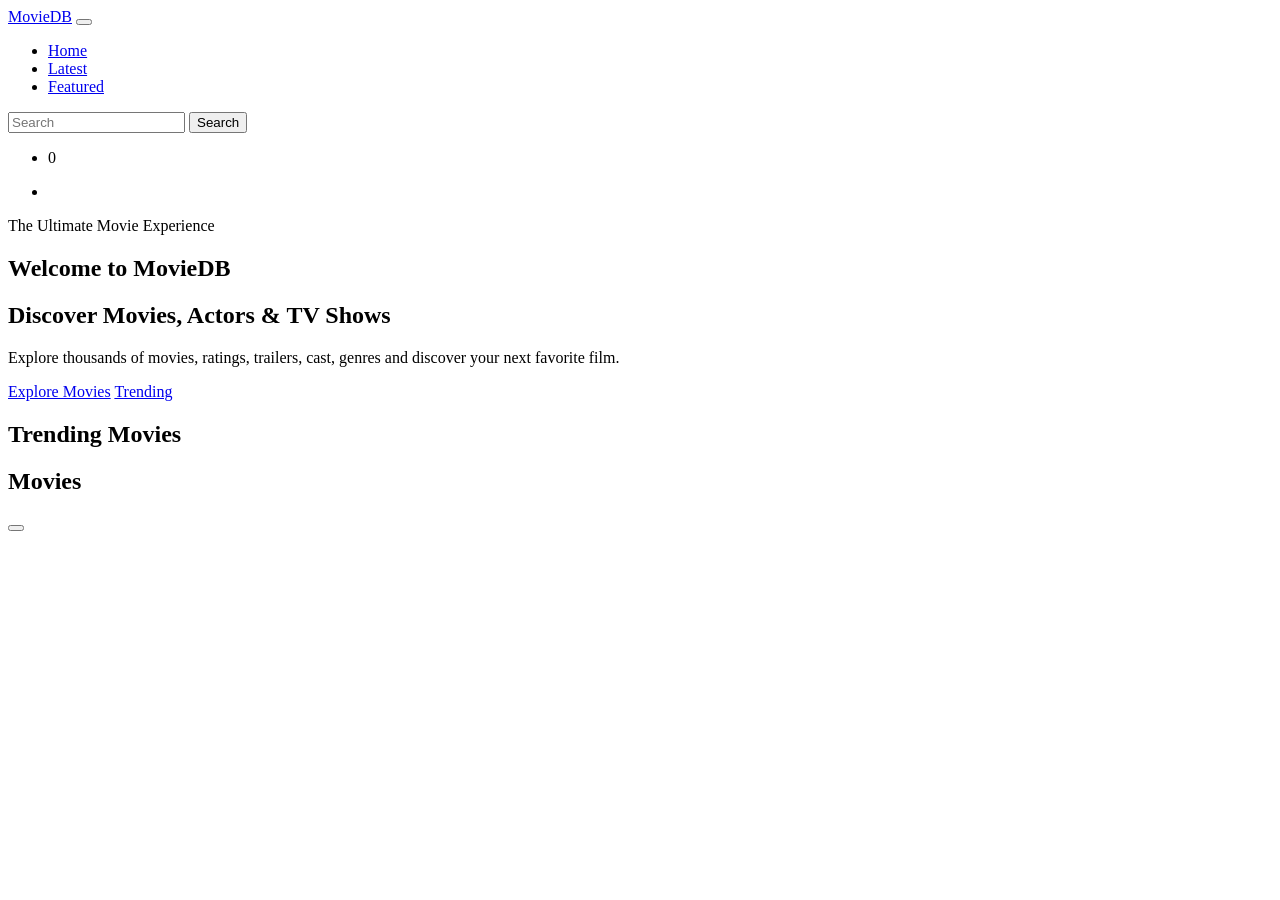
==== index.html @ 9c8dfaa1 "first commit" ====
<!DOCTYPE html>
<html lang="en">

<head>
    <meta charset="UTF-8">
    <meta name="viewport" content="width=device-width, initial-scale=1.0">
    <title>Movie</title>
    <!--CSS Plugins -->
    <link rel="stylesheet" href="CSS/plugins/bootstrap.min.css">
    <link rel="stylesheet" href="./css/plugins/all.min.css">
    <link rel="stylesheet" href="./css/plugins/animate.css">
    <link rel="stylesheet" href="./css/plugins/swiper.css">
    <!--CSS Main -->
    <link rel="stylesheet" href="./css/style.css">
    <!--JS Plugins -->
    <script src="JS/plugins/jquery.js" defer></script>
    <script src="JS/plugins/bootstrap.min.js" defer></script>
    <script src="JS/plugins/wow.js" defer></script>
    <script src="JS/plugins/swiper.js" defer></script>
    <!--JS Main -->
    <script src="JS/src/abstracts/variables.js" defer></script>
    <script src="JS/src/abstracts/function.js" defer></script>
    <script src="JS/src/service/users.js" defer></script>
    <script src="JS/src/service/movie.api.js" defer></script>
    <script src="JS/src/index.js" defer></script>
</head>

<body>

    <nav class="navbar navbar-expand-lg">
        <div class="container">
            <a class="navbar-brand" href="#">MovieDB</a>
            <button class="navbar-toggler" type="button" data-bs-toggle="collapse"
                data-bs-target="#navbarSupportedContent" aria-controls="navbarSupportedContent" aria-expanded="false"
                aria-label="Toggle navigation">
                <span></span><span></span><span></span>
            </button>
            <div class="collapse navbar-collapse" id="navbarSupportedContent">
                <ul class="navbar-nav mx-auto mb-2 mb-lg-0">
                    <li class="nav-item">
                        <a class="nav-link active" aria-current="page" href="#Home">Home</a>
                    </li>
                    <li class="nav-item">
                        <a class="nav-link" href="#Latest">Latest</a>
                    </li>
                    <li class="nav-item">
                        <a class="nav-link" href="#Featured">Featured</a>
                    </li>
                </ul>
                <form class="d-flex mx-auto" role="search">
                    <input class="form-control me-2" type="search" placeholder="Search" aria-label="Search" id="Search">
                    <button class="btn" type="submit" id="SearchBtn">Search</button>
                    <ul class="list-group p-0 m-0" id="SearchResults">
                    </ul>
                </form>
                <ul class="list-unstyled d-flex mb-0">
                    <li class="me-3 watchlist-icon">
                        <i class="fa-solid fa-bookmark" id="WatchListBtn"></i>
                        <p class="d-none count-w">0</p>
                    </li>
                    <li>
                        <div class="dropdown">
                            <i class="fa-solid fa-user dropdown-toggle " data-bs-toggle="dropdown"></i>
                            <ul class="dropdown-menu">

                            </ul>
                        </div>
                    </li>
                </ul>

            </div>
        </div>
    </nav>

    <section id="hero">
        <div class="container">
            <div class="content">

                <span class="first-line py-2 px-3">
                    <i class="fa-solid fa-clapperboard me-2"></i> The Ultimate Movie Experience
                </span>

                <h1 class="wow animate__bounceInDown" data-wow-delay="0.5s">
                    Welcome to
                    <span>MovieDB</span>
                </h1>

                <h2 class="wow animate__bounceInUp " data-wow-delay="1s">
                    Discover Movies, Actors & TV Shows
                </h2>

                <p class="wow animate__fadeInUp" data-wow-delay="1.5s">
                    Explore thousands of movies, ratings, trailers, cast,
                    genres and discover your next favorite film.
                </p>

                <div class="buttons gap-3">
                    <a class="btn button first btn-primary wow animate__fadeInLeft" data-wow-delay="2s"
                        href="#Movies">Explore
                        Movies</a>
                    <a class="btn button second btn-outline-light wow animate__fadeInRight" data-wow-delay="2.5s"
                        href="#Trending">Trending</a>
                </div>

            </div>
        </div>
    </section>

    <section id="Trending">
        <div class="container">
            <div class="title">
                <h2 class="h2Title">Trending Movies</h2>
            </div>
            <div class="swiper mySwiper">
                <div class="swiper-wrapper">
                </div>
            </div>

        </div>
    </section>

    <section id="Movies">
        <div class="container">
            <div class="content">
                <div class="title">
                    <h2 class="h2Title">Movies</h2>
                </div>
                <ul class="nav nav-pills mb-3" id="pills-tab" role="tablist">
                    <!-- Function -->
                </ul>
                <div class="tab-content" id="pills-tabContent">

                </div>
            </div>
        </div>
    </section>

    <div class="popup" id="MovieDetails">
        <div class="box rounded-2">

        </div>
    </div>

    <div class="popup" id="WatchList">
        <div class="box rounded-2">

        </div>
    </div>


    <div class="popup" id="Registeration">
        <div class="box rounded-4 p-4">
            <div class="head mb-4 text-center">
                <h3 class="title"></h3>
                <button class="close-btn" onclick="closePopup()">

                    <i class="fa-solid fa-xmark"></i>

                </button>
            </div>
            <div class="body">
                <form id="RegisterForm">

                </form>
            </div>
        </div>
    </div>
</body>

</html>
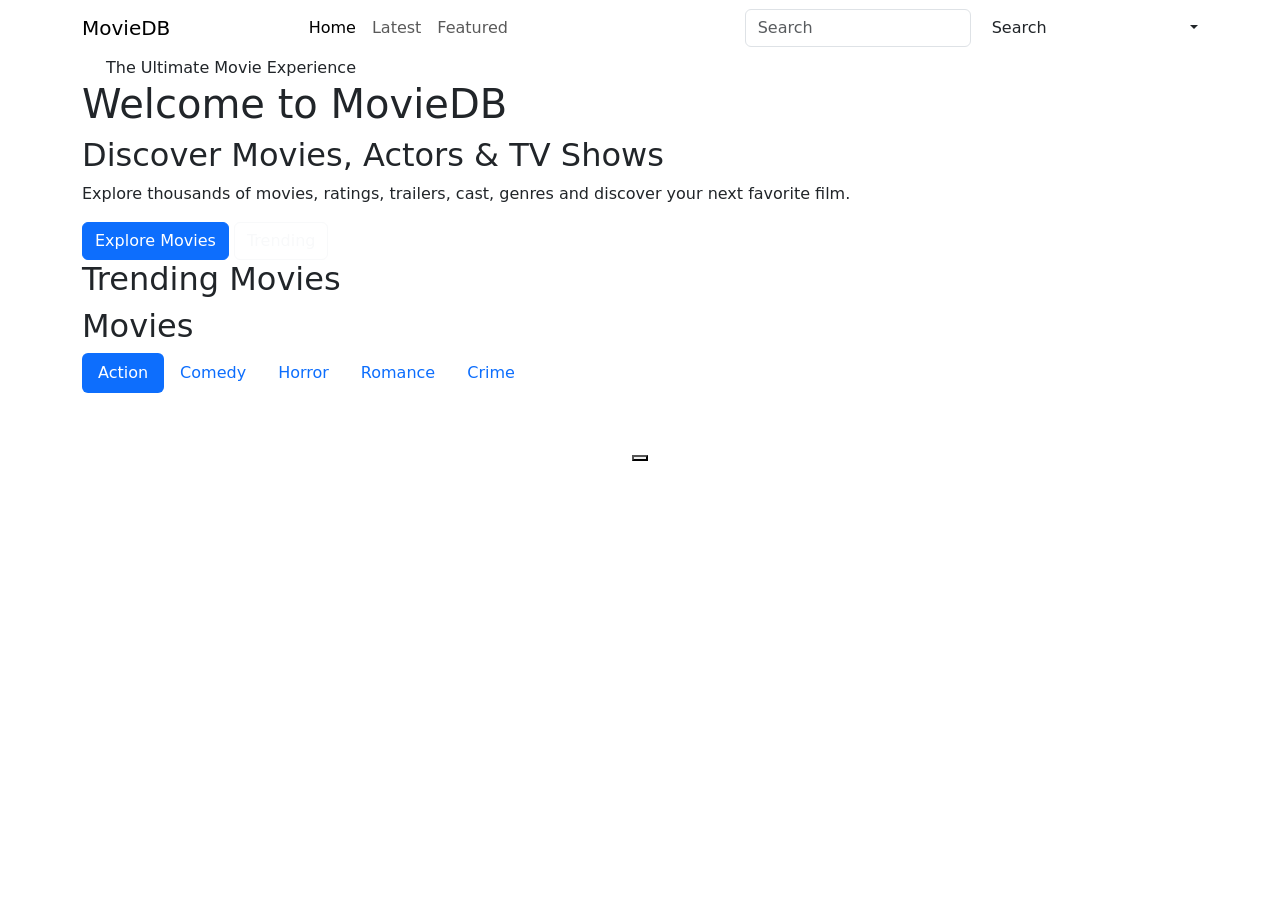
==== commit 8a5374b7: "Add files via upload" ====
--- a/index.html
+++ b/index.html
@@ -1,170 +1,170 @@
-<!DOCTYPE html>
-<html lang="en">
-
-<head>
-    <meta charset="UTF-8">
-    <meta name="viewport" content="width=device-width, initial-scale=1.0">
-    <title>Movie</title>
-    <!--CSS Plugins -->
-    <link rel="stylesheet" href="CSS/plugins/bootstrap.min.css">
-    <link rel="stylesheet" href="./css/plugins/all.min.css">
-    <link rel="stylesheet" href="./css/plugins/animate.css">
-    <link rel="stylesheet" href="./css/plugins/swiper.css">
-    <!--CSS Main -->
-    <link rel="stylesheet" href="./css/style.css">
-    <!--JS Plugins -->
-    <script src="JS/plugins/jquery.js" defer></script>
-    <script src="JS/plugins/bootstrap.min.js" defer></script>
-    <script src="JS/plugins/wow.js" defer></script>
-    <script src="JS/plugins/swiper.js" defer></script>
-    <!--JS Main -->
-    <script src="JS/src/abstracts/variables.js" defer></script>
-    <script src="JS/src/abstracts/function.js" defer></script>
-    <script src="JS/src/service/users.js" defer></script>
-    <script src="JS/src/service/movie.api.js" defer></script>
-    <script src="JS/src/index.js" defer></script>
-</head>
-
-<body>
-
-    <nav class="navbar navbar-expand-lg">
-        <div class="container">
-            <a class="navbar-brand" href="#">MovieDB</a>
-            <button class="navbar-toggler" type="button" data-bs-toggle="collapse"
-                data-bs-target="#navbarSupportedContent" aria-controls="navbarSupportedContent" aria-expanded="false"
-                aria-label="Toggle navigation">
-                <span></span><span></span><span></span>
-            </button>
-            <div class="collapse navbar-collapse" id="navbarSupportedContent">
-                <ul class="navbar-nav mx-auto mb-2 mb-lg-0">
-                    <li class="nav-item">
-                        <a class="nav-link active" aria-current="page" href="#Home">Home</a>
-                    </li>
-                    <li class="nav-item">
-                        <a class="nav-link" href="#Latest">Latest</a>
-                    </li>
-                    <li class="nav-item">
-                        <a class="nav-link" href="#Featured">Featured</a>
-                    </li>
-                </ul>
-                <form class="d-flex mx-auto" role="search">
-                    <input class="form-control me-2" type="search" placeholder="Search" aria-label="Search" id="Search">
-                    <button class="btn" type="submit" id="SearchBtn">Search</button>
-                    <ul class="list-group p-0 m-0" id="SearchResults">
-                    </ul>
-                </form>
-                <ul class="list-unstyled d-flex mb-0">
-                    <li class="me-3 watchlist-icon">
-                        <i class="fa-solid fa-bookmark" id="WatchListBtn"></i>
-                        <p class="d-none count-w">0</p>
-                    </li>
-                    <li>
-                        <div class="dropdown">
-                            <i class="fa-solid fa-user dropdown-toggle " data-bs-toggle="dropdown"></i>
-                            <ul class="dropdown-menu">
-
-                            </ul>
-                        </div>
-                    </li>
-                </ul>
-
-            </div>
-        </div>
-    </nav>
-
-    <section id="hero">
-        <div class="container">
-            <div class="content">
-
-                <span class="first-line py-2 px-3">
-                    <i class="fa-solid fa-clapperboard me-2"></i> The Ultimate Movie Experience
-                </span>
-
-                <h1 class="wow animate__bounceInDown" data-wow-delay="0.5s">
-                    Welcome to
-                    <span>MovieDB</span>
-                </h1>
-
-                <h2 class="wow animate__bounceInUp " data-wow-delay="1s">
-                    Discover Movies, Actors & TV Shows
-                </h2>
-
-                <p class="wow animate__fadeInUp" data-wow-delay="1.5s">
-                    Explore thousands of movies, ratings, trailers, cast,
-                    genres and discover your next favorite film.
-                </p>
-
-                <div class="buttons gap-3">
-                    <a class="btn button first btn-primary wow animate__fadeInLeft" data-wow-delay="2s"
-                        href="#Movies">Explore
-                        Movies</a>
-                    <a class="btn button second btn-outline-light wow animate__fadeInRight" data-wow-delay="2.5s"
-                        href="#Trending">Trending</a>
-                </div>
-
-            </div>
-        </div>
-    </section>
-
-    <section id="Trending">
-        <div class="container">
-            <div class="title">
-                <h2 class="h2Title">Trending Movies</h2>
-            </div>
-            <div class="swiper mySwiper">
-                <div class="swiper-wrapper">
-                </div>
-            </div>
-
-        </div>
-    </section>
-
-    <section id="Movies">
-        <div class="container">
-            <div class="content">
-                <div class="title">
-                    <h2 class="h2Title">Movies</h2>
-                </div>
-                <ul class="nav nav-pills mb-3" id="pills-tab" role="tablist">
-                    <!-- Function -->
-                </ul>
-                <div class="tab-content" id="pills-tabContent">
-
-                </div>
-            </div>
-        </div>
-    </section>
-
-    <div class="popup" id="MovieDetails">
-        <div class="box rounded-2">
-
-        </div>
-    </div>
-
-    <div class="popup" id="WatchList">
-        <div class="box rounded-2">
-
-        </div>
-    </div>
-
-
-    <div class="popup" id="Registeration">
-        <div class="box rounded-4 p-4">
-            <div class="head mb-4 text-center">
-                <h3 class="title"></h3>
-                <button class="close-btn" onclick="closePopup()">
-
-                    <i class="fa-solid fa-xmark"></i>
-
-                </button>
-            </div>
-            <div class="body">
-                <form id="RegisterForm">
-
-                </form>
-            </div>
-        </div>
-    </div>
-</body>
-
+<!DOCTYPE html>
+<html lang="en">
+
+<head>
+    <meta charset="UTF-8">
+    <meta name="viewport" content="width=device-width, initial-scale=1.0">
+    <title>Movie</title>
+    <!--CSS Plugins -->
+    <link rel="stylesheet" href="CSS/plugins/bootstrap.min.css">
+    <link rel="stylesheet" href="./css/plugins/all.min.css">
+    <link rel="stylesheet" href="./css/plugins/animate.css">
+    <link rel="stylesheet" href="./css/plugins/swiper.css">
+    <!--CSS Main -->
+    <link rel="stylesheet" href="./css/style.css">
+    <!--JS Plugins -->
+    <script src="JS/plugins/jquery.js" defer></script>
+    <script src="JS/plugins/bootstrap.min.js" defer></script>
+    <script src="JS/plugins/wow.js" defer></script>
+    <script src="JS/plugins/swiper.js" defer></script>
+    <!--JS Main -->
+    <script src="JS/src/abstracts/variables.js" defer></script>
+    <script src="JS/src/abstracts/function.js" defer></script>
+    <script src="JS/src/service/users.js" defer></script>
+    <script src="JS/src/service/movie.api.js" defer></script>
+    <script src="JS/src/index.js" defer></script>
+</head>
+
+<body>
+
+    <nav class="navbar navbar-expand-lg">
+        <div class="container">
+            <a class="navbar-brand" href="#">MovieDB</a>
+            <button class="navbar-toggler" type="button" data-bs-toggle="collapse"
+                data-bs-target="#navbarSupportedContent" aria-controls="navbarSupportedContent" aria-expanded="false"
+                aria-label="Toggle navigation">
+                <span></span><span></span><span></span>
+            </button>
+            <div class="collapse navbar-collapse" id="navbarSupportedContent">
+                <ul class="navbar-nav mx-auto mb-2 mb-lg-0">
+                    <li class="nav-item">
+                        <a class="nav-link active" aria-current="page" href="#Home">Home</a>
+                    </li>
+                    <li class="nav-item">
+                        <a class="nav-link" href="#Latest">Latest</a>
+                    </li>
+                    <li class="nav-item">
+                        <a class="nav-link" href="#Featured">Featured</a>
+                    </li>
+                </ul>
+                <form class="d-flex mx-auto" role="search">
+                    <input class="form-control me-2" type="search" placeholder="Search" aria-label="Search" id="Search">
+                    <button class="btn" type="submit" id="SearchBtn">Search</button>
+                    <ul class="list-group p-0 m-0" id="SearchResults">
+                    </ul>
+                </form>
+                <ul class="list-unstyled d-flex mb-0">
+                    <li class="me-3 watchlist-icon">
+                        <i class="fa-solid fa-bookmark" id="WatchListBtn"></i>
+                        <p class="d-none count-w">0</p>
+                    </li>
+                    <li>
+                        <div class="dropdown">
+                            <i class="fa-solid fa-user dropdown-toggle " data-bs-toggle="dropdown"></i>
+                            <ul class="dropdown-menu">
+
+                            </ul>
+                        </div>
+                    </li>
+                </ul>
+
+            </div>
+        </div>
+    </nav>
+
+    <section id="hero">
+        <div class="container">
+            <div class="content">
+
+                <span class="first-line py-2 px-3">
+                    <i class="fa-solid fa-clapperboard me-2"></i> The Ultimate Movie Experience
+                </span>
+
+                <h1 class="wow animate__bounceInDown" data-wow-delay="0.5s">
+                    Welcome to
+                    <span>MovieDB</span>
+                </h1>
+
+                <h2 class="wow animate__bounceInUp " data-wow-delay="1s">
+                    Discover Movies, Actors & TV Shows
+                </h2>
+
+                <p class="wow animate__fadeInUp" data-wow-delay="1.5s">
+                    Explore thousands of movies, ratings, trailers, cast,
+                    genres and discover your next favorite film.
+                </p>
+
+                <div class="buttons gap-3">
+                    <a class="btn button first btn-primary wow animate__fadeInLeft" data-wow-delay="2s"
+                        href="#Movies">Explore
+                        Movies</a>
+                    <a class="btn button second btn-outline-light wow animate__fadeInRight" data-wow-delay="2.5s"
+                        href="#Trending">Trending</a>
+                </div>
+
+            </div>
+        </div>
+    </section>
+
+    <section id="Trending">
+        <div class="container">
+            <div class="title">
+                <h2 class="h2Title">Trending Movies</h2>
+            </div>
+            <div class="swiper mySwiper">
+                <div class="swiper-wrapper">
+                </div>
+            </div>
+
+        </div>
+    </section>
+
+    <section id="Movies">
+        <div class="container">
+            <div class="content">
+                <div class="title">
+                    <h2 class="h2Title">Movies</h2>
+                </div>
+                <ul class="nav nav-pills mb-3" id="pills-tab" role="tablist">
+                    <!-- Function -->
+                </ul>
+                <div class="tab-content" id="pills-tabContent">
+
+                </div>
+            </div>
+        </div>
+    </section>
+
+    <div class="popup" id="MovieDetails">
+        <div class="box rounded-2">
+
+        </div>
+    </div>
+
+    <div class="popup" id="WatchList">
+        <div class="box rounded-2">
+
+        </div>
+    </div>
+
+
+    <div class="popup" id="Registeration">
+        <div class="box rounded-4 p-4">
+            <div class="head mb-4 text-center">
+                <h3 class="title"></h3>
+                <button class="close-btn" onclick="closePopup()">
+
+                    <i class="fa-solid fa-xmark"></i>
+
+                </button>
+            </div>
+            <div class="body">
+                <form id="RegisterForm">
+
+                </form>
+            </div>
+        </div>
+    </div>
+</body>
+
 </html>
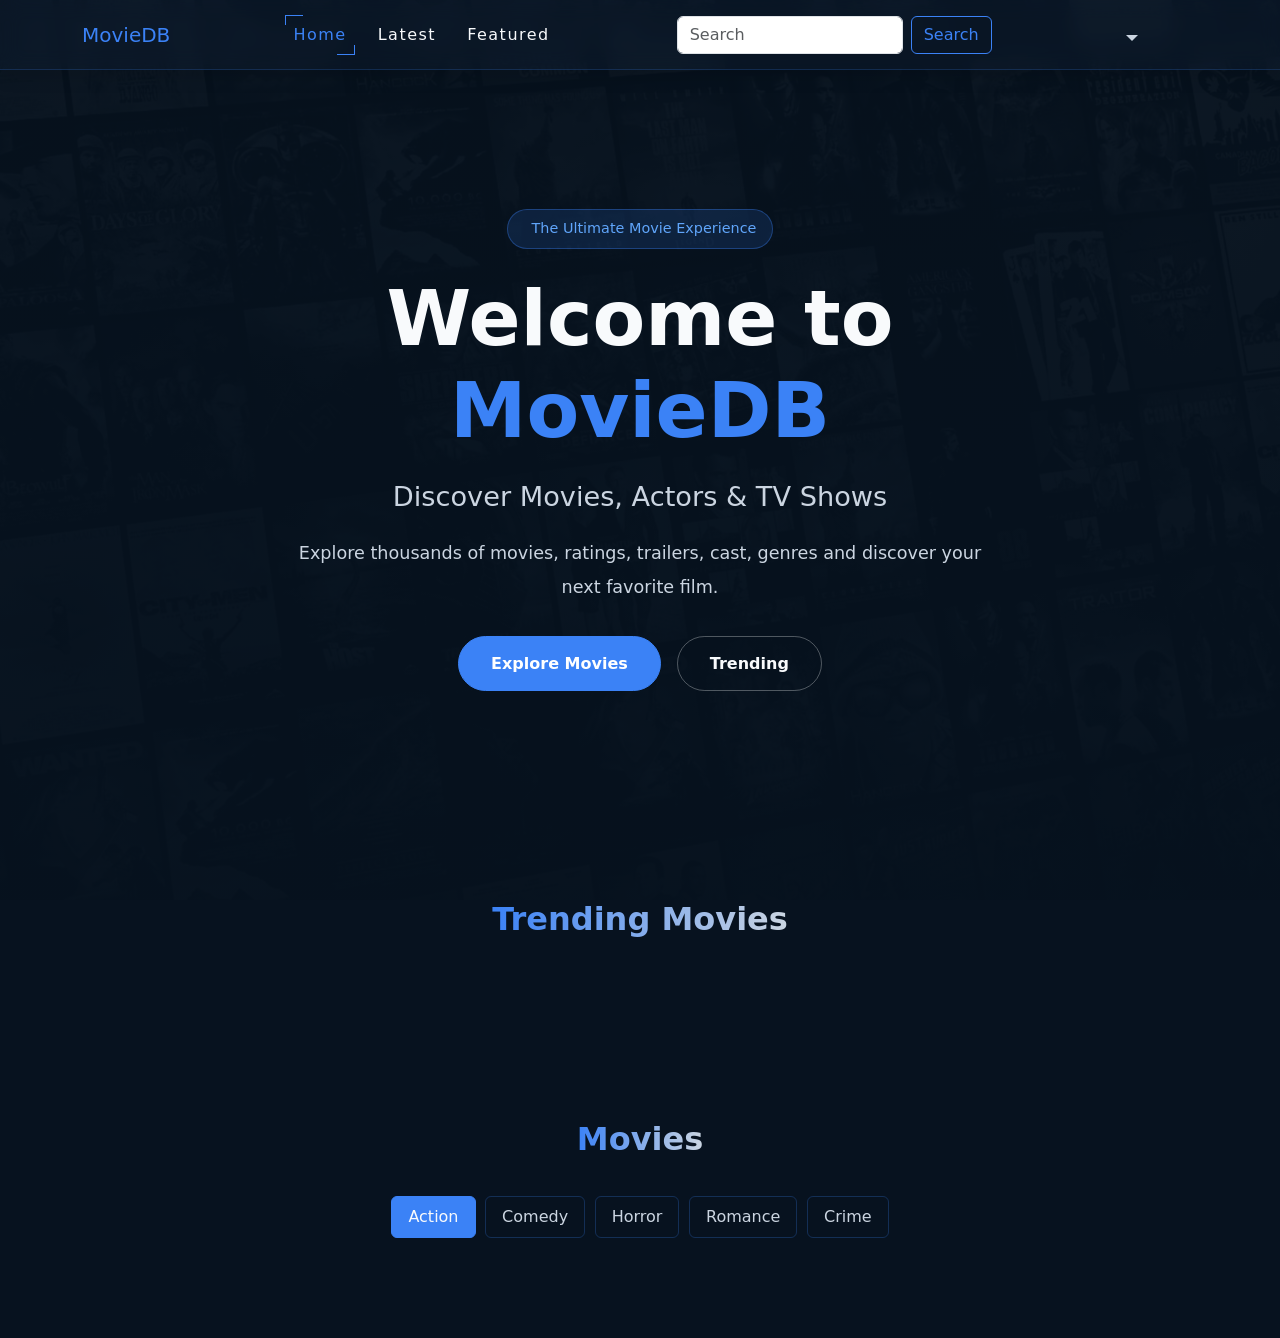
==== commit 9608a080: "Update index.html" ====
--- a/index.html
+++ b/index.html
@@ -7,11 +7,11 @@
     <title>Movie</title>
     <!--CSS Plugins -->
     <link rel="stylesheet" href="CSS/plugins/bootstrap.min.css">
-    <link rel="stylesheet" href="./css/plugins/all.min.css">
-    <link rel="stylesheet" href="./css/plugins/animate.css">
-    <link rel="stylesheet" href="./css/plugins/swiper.css">
+    <link rel="stylesheet" href=".CSS/plugins/all.min.css">
+    <link rel="stylesheet" href="CSS/plugins/animate.css">
+    <link rel="stylesheet" href="CSS/plugins/swiper.css">
     <!--CSS Main -->
-    <link rel="stylesheet" href="./css/style.css">
+    <link rel="stylesheet" href="CSS/style.css">
     <!--JS Plugins -->
     <script src="JS/plugins/jquery.js" defer></script>
     <script src="JS/plugins/bootstrap.min.js" defer></script>
@@ -167,4 +167,4 @@
     </div>
 </body>
 
-</html>+</html>
--- a/CSS/style.css
+++ b/CSS/style.css
@@ -0,0 +1,767 @@
+body {
+  background: #07121F;
+}
+
+.popup {
+  position: fixed;
+  inset: 0;
+  display: flex;
+  flex-direction: row;
+  align-items: center;
+  justify-content: center;
+  display: none;
+  background: rgba(0, 0, 0, 0.75);
+  z-index: 9999;
+}
+.popup .box {
+  position: relative;
+  background: #111827;
+  color: white;
+  border-radius: 20px;
+  overflow: hidden;
+}
+.popup .close-btn {
+  position: absolute;
+  top: 20px;
+  right: 20px;
+  bottom: initial;
+  left: initial;
+  width: 40px;
+  height: 40px;
+  border: none;
+  border-radius: 50%;
+  background: rgba(255, 255, 255, 0.15);
+  color: white;
+}
+@media (max-width: 1300px) {
+  .popup .close-btn {
+    background: rgb(255, 255, 255);
+    color: #3B82F6;
+  }
+}
+.popup .close-btn {
+  cursor: pointer;
+  transition: 0.3s;
+  z-index: 5;
+}
+.popup .close-btn:hover {
+  background: #ff3b3b;
+  transform: rotate(90deg);
+}
+.popup#MovieDetails .box {
+  width: min(900px, 90%);
+  max-height: 90vh;
+  overflow-y: auto;
+}
+.popup#MovieDetails .banner {
+  height: 250px;
+  background-size: cover;
+  background-position: top;
+  background-repeat: no-repeat;
+}
+.popup#MovieDetails .content {
+  padding: 2rem;
+}
+@media (max-width: 1300px) {
+  .popup#MovieDetails .content {
+    margin-top: 4rem;
+  }
+}
+@media (min-width: 577px) and (max-width: 1300px) {
+  .popup#MovieDetails .content {
+    margin-top: 0;
+    padding: 1rem;
+  }
+}
+.popup#MovieDetails .poster {
+  width: 100%;
+  border-radius: 15px;
+  margin-top: -20%;
+}
+.popup#MovieDetails .movie-info {
+  display: flex;
+  flex-wrap: wrap;
+  gap: 12px;
+  margin-bottom: 1.5rem;
+}
+.popup#MovieDetails .movie-info span {
+  display: flex;
+  flex-direction: row;
+  align-items: center;
+  justify-content: center;
+  padding: 0.5rem 1rem;
+  background: #1f2937;
+  border-radius: 999px;
+}
+.popup#MovieDetails .overview {
+  color: #d1d5db;
+  line-height: 1.8;
+}
+.popup#WatchList .box {
+  width: min(1400px, 95%);
+  max-height: 90vh;
+  overflow-y: auto;
+  padding: 2rem;
+  background: #07121F;
+}
+.popup#Registeration .box {
+  width: 60%;
+}
+@media (max-width: 1300px) {
+  .popup#Registeration .box {
+    width: 85%;
+  }
+}
+@media (min-width: 769px) and (max-width: 1300px) {
+  .popup#Registeration .box {
+    width: 65%;
+  }
+}
+.popup#Registeration .box form {
+  width: 100%;
+}
+
+section,
+.popup {
+  background: #07121F;
+}
+section .title,
+.popup .title {
+  display: flex;
+  flex-direction: row;
+  align-items: center;
+  justify-content: center;
+}
+section .title .h2Title,
+.popup .title .h2Title {
+  color: #F8FAFC;
+  margin-bottom: 2rem;
+  font-weight: bold;
+  background: linear-gradient(to right, #3B82F6, #CBD5E1);
+  -webkit-background-clip: text;
+  -webkit-text-fill-color: transparent;
+}
+
+@keyframes glow {
+  from {
+    text-shadow: 0 0 10px rgba(59, 130, 246, 0.3);
+  }
+  to {
+    text-shadow: 0 0 15px rgba(59, 130, 246, 0.6), 0 0 35px rgba(59, 130, 246, 0.4);
+  }
+}
+@keyframes pulse {
+  0% {
+    transform: scale(0);
+  }
+  70% {
+    transform: scale(1.15);
+  }
+  100% {
+    transform: scale(1);
+  }
+}
+#Movies {
+  padding: 5rem 0;
+  background: #07121F;
+}
+#Movies .content h2 {
+  color: #F8FAFC;
+  text-align: center;
+  margin-bottom: 2rem;
+  font-weight: 700;
+}
+#Movies .container #pills-tab {
+  display: flex;
+  flex-direction: row;
+  align-items: center;
+  justify-content: center;
+  margin-bottom: 2rem;
+}
+@media (max-width: 1300px) {
+  #Movies .container #pills-tab {
+    flex-wrap: nowrap;
+    overflow-x: auto;
+    justify-content: flex-start;
+  }
+}
+@media (min-width: 577px) and (max-width: 1300px) {
+  #Movies .container #pills-tab {
+    flex-wrap: wrap;
+    justify-content: center;
+  }
+}
+#Movies .container #pills-tab .nav-link {
+  background: transparent;
+  color: #CBD5E1;
+  border: 1px solid rgba(59, 130, 246, 0.25);
+  margin: 0.3rem;
+  transition: 0.3s;
+}
+#Movies .container #pills-tab .nav-link:hover, #Movies .container #pills-tab .nav-link.active {
+  background: #3B82F6;
+  color: #F8FAFC;
+  border-color: #3B82F6;
+}
+#Movies .container .pagination {
+  display: flex;
+  flex-direction: row;
+  align-items: center;
+  justify-content: center;
+}
+#Movies .container .pagination .page-link {
+  background: rgba(19, 34, 56, 0.5);
+  border: 1px solid rgba(59, 130, 246, 0.25);
+  color: #F8FAFC;
+}
+
+nav.navbar {
+  box-shadow: 0 0.5rem 1rem rgba(0, 0, 0, 0.1019607843);
+  position: fixed;
+  top: 0;
+  left: 0;
+  width: 100%;
+  height: 70px;
+  z-index: 999;
+  background: rgba(19, 34, 56, 0.3);
+  backdrop-filter: blur(10px);
+  border-bottom: 1px solid rgba(59, 130, 246, 0.2);
+}
+nav.navbar.scrolled {
+  background: rgba(19, 34, 56, 0.95);
+}
+nav.navbar .navbar-brand {
+  width: clamp(100px, 10vw, 150px);
+  color: #3B82F6;
+  cursor: pointer;
+}
+nav.navbar .navbar-toggler {
+  width: 43px;
+  height: 35px;
+  border: 1px solid #3B82F6;
+  border-radius: 5px;
+  padding: 0;
+  flex-direction: column;
+  display: none;
+}
+@media (max-width: 1300px) {
+  nav.navbar .navbar-toggler {
+    display: flex;
+    flex-direction: column;
+    align-items: center;
+    justify-content: center;
+  }
+}
+@media (min-width: 992px) and (max-width: 1300px) {
+  nav.navbar .navbar-toggler {
+    display: none;
+  }
+}
+nav.navbar .navbar-toggler span {
+  display: block;
+  width: 60%;
+  height: 2px;
+  background-color: #3B82F6;
+}
+nav.navbar .navbar-toggler span:nth-child(2) {
+  margin-block: 5px;
+}
+@media (max-width: 1300px) {
+  nav.navbar .navbar-collapse {
+    padding-block: 10px;
+    background: #132238;
+    border-radius: 10px;
+    margin: 10px 0;
+  }
+  nav.navbar .navbar-collapse ul:nth-of-type(1) li.nav-item {
+    text-align: center;
+    width: fit-content;
+  }
+}
+@media (max-width: 1300px) and (max-width: 1300px) {
+  nav.navbar .navbar-collapse ul:nth-of-type(1) li.nav-item {
+    margin-inline: auto;
+    margin-bottom: 5px;
+  }
+}
+@media (max-width: 1300px) and (min-width: 992px) and (max-width: 1300px) {
+  nav.navbar .navbar-collapse ul:nth-of-type(1) li.nav-item:nth-of-type(2) {
+    margin-inline: 15px;
+  }
+  nav.navbar .navbar-collapse ul:nth-of-type(1) li.nav-item {
+    margin-bottom: 0;
+  }
+}
+@media (max-width: 1300px) {
+  nav.navbar .navbar-collapse ul:nth-of-type(1) li.nav-item a {
+    padding: 8px !important;
+  }
+  nav.navbar .navbar-collapse ul:nth-of-type(2) {
+    margin-top: 10px;
+    text-align: center;
+    width: fit-content;
+    margin-inline: auto !important;
+  }
+}
+@media (min-width: 992px) and (max-width: 1300px) {
+  nav.navbar .navbar-collapse {
+    background: transparent;
+  }
+}
+nav.navbar .nav-link {
+  letter-spacing: 1.5px;
+  position: relative;
+  color: #F8FAFC;
+}
+nav.navbar .nav-link.active {
+  color: #3B82F6;
+}
+nav.navbar .nav-link::before, nav.navbar .nav-link::after {
+  content: "";
+  display: block;
+  width: 25%;
+  height: 25%;
+  position: absolute;
+  transition-duration: 0.5s;
+  opacity: 0;
+}
+nav.navbar .nav-link::before {
+  border-top: 1px solid #3B82F6;
+  border-left: 1px solid #3B82F6;
+  top: 0;
+  left: -25%;
+}
+nav.navbar .nav-link::after {
+  border-bottom: 1px solid #3B82F6;
+  border-right: 1px solid #3B82F6;
+  bottom: 0;
+  right: -25%;
+}
+nav.navbar .nav-link.active::before, nav.navbar .nav-link.active::after, nav.navbar .nav-link:hover::before, nav.navbar .nav-link:hover::after {
+  opacity: 1;
+}
+nav.navbar .nav-link.active::before, nav.navbar .nav-link:hover::before {
+  left: 0;
+}
+nav.navbar .nav-link.active::after, nav.navbar .nav-link:hover::after {
+  right: 0;
+}
+nav.navbar i {
+  font-size: 20px;
+  transition-duration: 0.5s;
+  cursor: pointer;
+  color: #CBD5E1;
+}
+nav.navbar i:hover {
+  color: #3B82F6;
+}
+nav.navbar form {
+  position: relative;
+}
+nav.navbar form #SearchResults {
+  position: absolute;
+  top: 100%;
+  right: 0;
+  bottom: initial;
+  left: initial;
+  width: 100%;
+  max-height: 350px;
+  overflow-y: auto;
+  display: none;
+  z-index: 2000;
+  border: none;
+  border-radius: 10px;
+  background: #132238;
+  box-shadow: 0 10px 25px rgba(0, 0, 0, 0.35);
+}
+nav.navbar form #SearchResults .search-result {
+  display: flex;
+  align-items: center;
+  list-style: none;
+  cursor: pointer;
+  border-bottom: 1px solid rgba(59, 130, 246, 0.2);
+  transition: 0.3s;
+}
+nav.navbar form #SearchResults .search-result:last-child {
+  border-bottom: none;
+}
+nav.navbar form #SearchResults .search-result:hover {
+  background: rgb(25.46, 45.56, 75.04);
+}
+nav.navbar form #SearchResults .search-result img {
+  width: 45px;
+  height: 65px;
+  border-radius: 5px;
+  object-fit: cover;
+  flex-shrink: 0;
+}
+nav.navbar form #SearchResults .search-result h6 {
+  color: #F8FAFC;
+  font-size: 14px;
+}
+nav.navbar form button {
+  color: #3B82F6;
+  border: 1px solid #3B82F6;
+  background-color: transparent;
+  transition-duration: 0.5s;
+  cursor: pointer;
+}
+
+.watchlist-icon {
+  position: relative;
+  display: flex;
+  align-items: center;
+  justify-content: center;
+  list-style: none;
+}
+.watchlist-icon #WatchListBtn {
+  font-size: 1.4rem;
+  transition: 0.3s;
+  cursor: pointer;
+}
+.watchlist-icon #WatchListBtn:hover {
+  color: #3B82F6;
+}
+.watchlist-icon .count-w {
+  display: flex;
+  flex-direction: row;
+  align-items: center;
+  justify-content: center;
+  position: absolute;
+  top: -8px;
+  right: -10px;
+  bottom: initial;
+  left: initial;
+  min-width: 20px;
+  height: 20px;
+  padding: 0 0.35rem;
+  border-radius: 999px;
+  background: linear-gradient(135deg, #ff5a5f, #ff1744);
+  color: #fff;
+  font-size: 0.7rem;
+  font-weight: 700;
+  line-height: 1;
+  box-shadow: 0 0 12px rgba(255, 23, 68, 0.45);
+  user-select: none;
+  animation: pulse 0.8s ease;
+}
+
+#hero {
+  position: relative;
+  min-height: 100vh;
+  display: flex;
+  flex-direction: row;
+  align-items: center;
+  justify-content: center;
+  overflow: hidden;
+  background: linear-gradient(rgba(7, 18, 31, 0.85), rgba(7, 18, 31, 0.95)), url("../Images/Hero.jpg");
+  background-size: cover;
+  background-position: center;
+  background-attachment: fixed;
+}
+#hero::before {
+  content: "";
+  position: absolute;
+  inset: 0;
+  background: rgba(7, 18, 31, 0.5);
+}
+#hero .container {
+  position: relative;
+}
+#hero .container .content {
+  max-width: 700px;
+  margin: auto;
+  text-align: center;
+}
+#hero .container .content .first-line {
+  display: inline-block;
+  border-radius: 50px;
+  background: rgba(59, 130, 246, 0.15);
+  border: 1px solid rgba(59, 130, 246, 0.35);
+  color: #60A5FA;
+  margin-bottom: 1.5rem;
+  font-size: 0.9rem;
+}
+#hero .container .content h1 {
+  color: #F8FAFC;
+  font-size: clamp(3rem, 6vw, 5rem);
+  font-weight: bold;
+}
+#hero .container .content h1 span {
+  color: #3B82F6;
+  animation: glow 2s infinite alternate;
+}
+#hero .container .content h2 {
+  color: #CBD5E1;
+  font-size: 1.7rem;
+  margin: 1.5rem 0;
+}
+#hero .container .content p {
+  color: #CBD5E1;
+  font-size: 1.1rem;
+  line-height: 1.9;
+  margin-bottom: 2rem;
+}
+#hero .container .content .buttons {
+  display: flex;
+  flex-direction: row;
+  align-items: center;
+  justify-content: center;
+  gap: 1rem;
+  flex-wrap: wrap;
+}
+#hero .container .content .buttons .button {
+  padding: 0.9rem 2rem;
+  border-radius: 50px;
+  font-weight: 600;
+  transition: 0.3s;
+}
+#hero .container .content .buttons .first {
+  background: #3B82F6;
+  border-color: #3B82F6;
+}
+#hero .container .content .buttons .first:hover {
+  background: #60A5FA;
+  border-color: #60A5FA;
+  transform: translateY(-5px);
+  box-shadow: 0 10px 30px rgba(59, 130, 246, 0.4);
+}
+#hero .container .content .buttons .second {
+  color: #F8FAFC;
+  border: 1px solid rgba(248, 250, 252, 0.3);
+}
+#hero .container .content .buttons .second:hover {
+  background: #F8FAFC;
+  color: #07121F;
+  transform: translateY(-5px);
+}
+
+#Trending .swiper {
+  padding: 20px 10px 50px;
+}
+#Trending .swiper-slide {
+  height: auto;
+}
+#Trending .trending-card {
+  overflow: hidden;
+  border-radius: 15px;
+  background: #132238;
+  transition: 0.3s;
+  cursor: pointer;
+}
+#Trending .trending-card img {
+  width: 100%;
+  object-fit: cover;
+  transition: 0.3s;
+}
+#Trending .trending-card:hover {
+  transform: translateY(-8px);
+}
+#Trending .trending-card:hover img {
+  transform: scale(1.1);
+}
+#Trending .trending-card-info {
+  padding: 15px;
+}
+#Trending .trending-card-info h6 {
+  color: #F8FAFC;
+  margin-bottom: 8px;
+}
+#Trending .trending-card-info p {
+  color: #CBD5E1;
+  margin: 0;
+  font-size: 14px;
+}
+
+.card-container {
+  display: flex;
+  flex-direction: row;
+  align-items: center;
+  justify-content: center;
+}
+@media (max-width: 1300px) {
+  .card-container {
+    animation: zoomIn 0.8s ease !important;
+  }
+}
+@media (min-width: 577px) and (max-width: 1300px) {
+  .card-container:nth-child(2n+1) {
+    animation: slideInLeft 0.8s ease !important;
+  }
+  .card-container:nth-child(2n+2) {
+    animation: slideInRight 0.8s ease !important;
+  }
+}
+@media (min-width: 769px) and (max-width: 1300px) {
+  .card-container:nth-child(3n+1) {
+    animation: slideInLeft 1s ease !important;
+  }
+  .card-container:nth-child(3n+2) {
+    animation: zoomIn 0.8s ease !important;
+  }
+  .card-container:nth-child(3n+3) {
+    animation: slideInRight 1s ease !important;
+  }
+}
+@media (min-width: 1181px) and (max-width: 1300px) {
+  .card-container:nth-child(4n+1) {
+    animation: slideInLeft 1s ease !important;
+  }
+  .card-container:nth-child(4n+2) {
+    animation: zoomIn 0.8s ease !important;
+  }
+  .card-container:nth-child(4n+3) {
+    animation: zoomIn 0.8s ease !important;
+  }
+  .card-container:nth-child(4n+4) {
+    animation: slideInRight 1s ease !important;
+  }
+}
+.card-container:nth-child(4n+1) {
+  animation: slideInLeft 1s ease;
+}
+.card-container:nth-child(4n+2) {
+  animation: zoomIn 0.8s ease;
+}
+.card-container:nth-child(4n+3) {
+  animation: zoomIn 0.8s ease;
+}
+.card-container:nth-child(4n+4) {
+  animation: slideInRight 1s ease;
+}
+.card-container .card {
+  background: #132238;
+  color: #F8FAFC;
+  border: none;
+  border-radius: 15px;
+  overflow: hidden;
+  transition: 0.35s;
+}
+.card-container .card:hover {
+  transform: translateY(-8px);
+  box-shadow: 0 15px 35px rgba(59, 130, 246, 0.25);
+}
+.card-container .card .card-body {
+  background: #132238;
+}
+.card-container .card .card-title {
+  color: #F8FAFC;
+  font-weight: 700;
+}
+.card-container .card .card-text {
+  color: #CBD5E1;
+}
+.card-container .card .card-text .description {
+  display: inline-block;
+  cursor: pointer;
+  color: #3B82F6;
+  font-weight: 600;
+  transition: 0.3s;
+}
+.card-container .card .card-text .description:hover {
+  color: #60A5FA;
+}
+.card-container .card .btn-primary {
+  width: 100%;
+  background: #3B82F6;
+  border-color: #3B82F6;
+}
+.card-container .card .btn-primary:hover {
+  background: #60A5FA;
+  border-color: #60A5FA;
+}
+.card-container .card .poster {
+  position: relative;
+  overflow: hidden;
+}
+.card-container .card .poster img {
+  width: 100%;
+  transition: 0.35s;
+}
+.card-container .card .poster .genres {
+  position: absolute;
+  inset: 0;
+  border-radius: inherit;
+  display: flex;
+  flex-direction: row;
+  align-items: center;
+  justify-content: center;
+  flex-direction: column;
+  gap: 1rem;
+  padding: 1rem;
+  background: rgba(7, 18, 31, 0.88);
+  opacity: 0;
+  transition: 0.35s;
+}
+.card-container .card .poster .genres p {
+  position: absolute;
+  top: 10%;
+  font-weight: bold;
+  font-size: 17px;
+}
+.card-container .card .poster .genres .badges-wrap {
+  display: flex;
+  flex-direction: row;
+  align-items: center;
+  justify-content: center;
+  flex-wrap: wrap;
+  gap: 0.5rem;
+}
+.card-container .card .poster .genres .genre-badge {
+  display: inline-block;
+  background: rgba(59, 130, 246, 0.12);
+  border: 1px solid rgba(59, 130, 246, 0.5);
+  color: #F8FAFC;
+  font-size: 0.7rem;
+  font-weight: 600;
+  letter-spacing: 0.06em;
+  text-transform: uppercase;
+  padding: 0.35rem 0.9rem;
+  border-radius: 999px;
+  transform: scale(0);
+  transition: 0.35s;
+}
+.card-container .card .poster .genres .genre-badge:hover {
+  background: rgba(59, 130, 246, 0.3);
+  box-shadow: 0 0 15px rgba(59, 130, 246, 0.4);
+}
+.card-container .card .poster:hover img {
+  transform: scale(1.1);
+}
+.card-container .card .poster:hover .genres {
+  opacity: 1;
+}
+.card-container .card .poster:hover .genres .genre-badge:nth-child(1) {
+  transition-delay: 0.05s;
+  transform: scale(1);
+}
+.card-container .card .poster:hover .genres .genre-badge:nth-child(2) {
+  transition-delay: 0.1s;
+  transform: scale(1);
+}
+.card-container .card .poster:hover .genres .genre-badge:nth-child(3) {
+  transition-delay: 0.15s;
+  transform: scale(1);
+}
+.card-container .card .poster:hover .genres .genre-badge:nth-child(4) {
+  transition-delay: 0.2s;
+  transform: scale(1);
+}
+.card-container .card .poster:hover .genres .genre-badge:nth-child(5) {
+  transition-delay: 0.25s;
+  transform: scale(1);
+}
+.card-container .card .poster:hover .genres .genre-badge:nth-child(6) {
+  transition-delay: 0.3s;
+  transform: scale(1);
+}
+.card-container .card .poster:hover .genres .genre-badge:nth-child(7) {
+  transition-delay: 0.35s;
+  transform: scale(1);
+}
+.card-container .card .poster:hover .genres .genre-badge:nth-child(8) {
+  transition-delay: 0.4s;
+  transform: scale(1);
+}
+
+/*# sourceMappingURL=style.css.map */
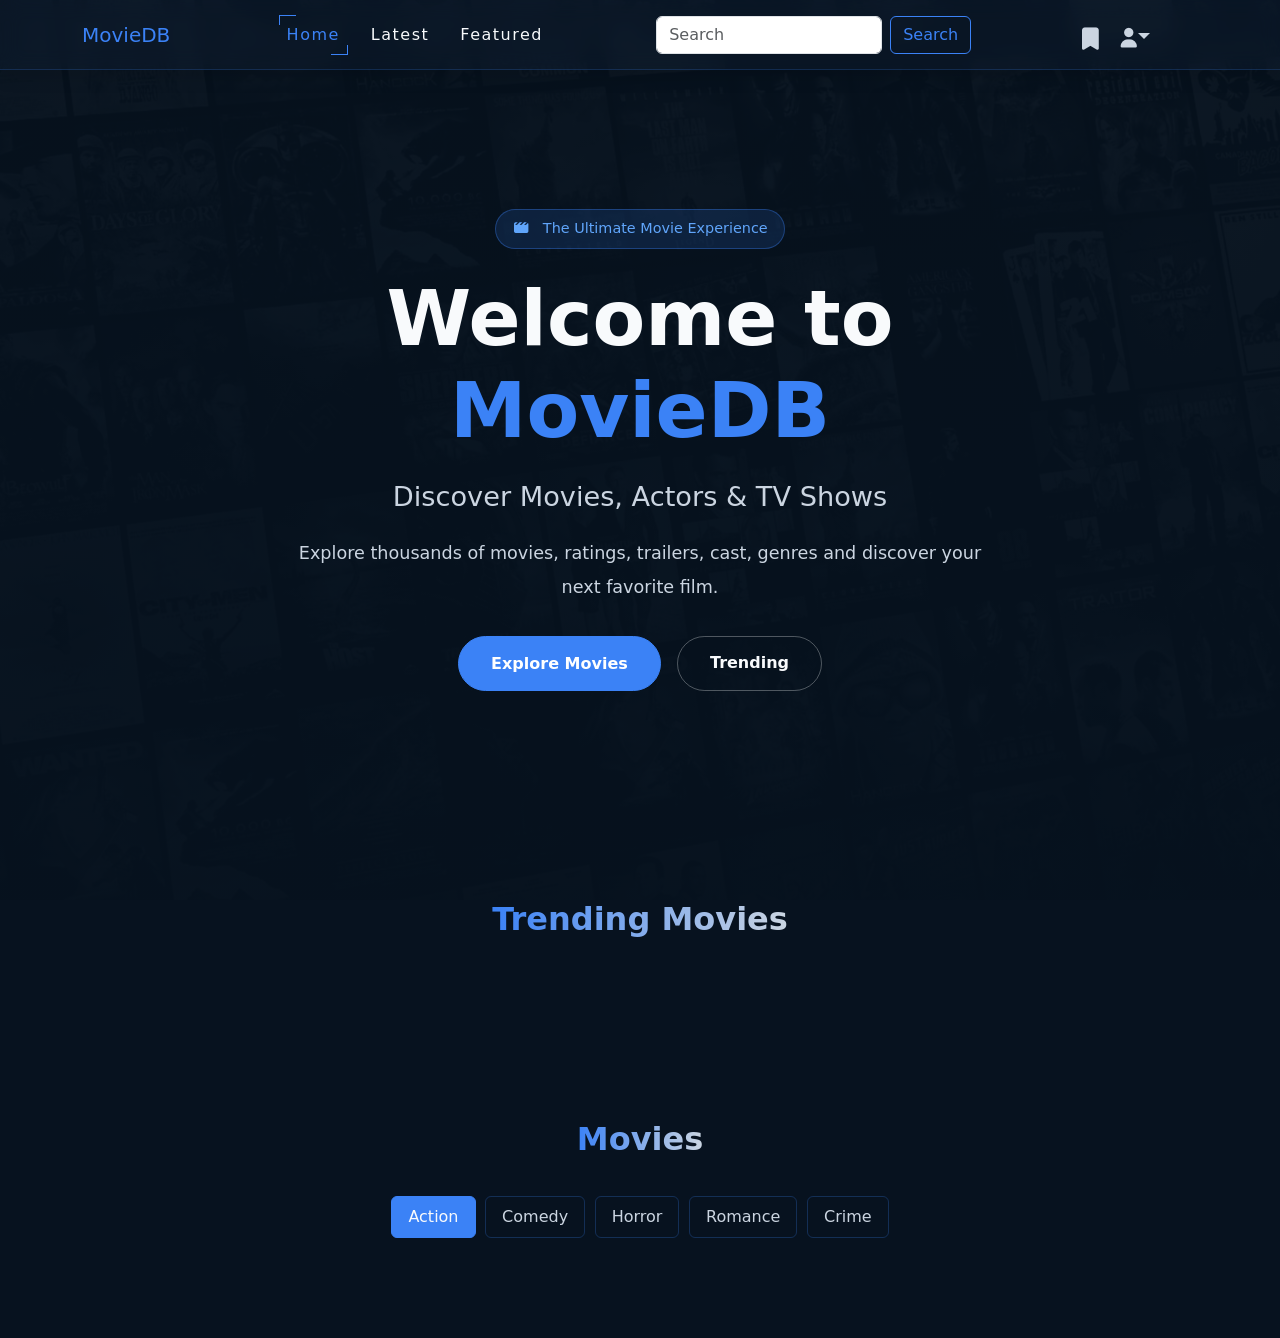
==== commit 05cf502a: "Update index.html" ====
--- a/index.html
+++ b/index.html
@@ -7,7 +7,7 @@
     <title>Movie</title>
     <!--CSS Plugins -->
     <link rel="stylesheet" href="CSS/plugins/bootstrap.min.css">
-    <link rel="stylesheet" href=".CSS/plugins/all.min.css">
+    <link rel="stylesheet" href="CSS/plugins/all.min.css">
     <link rel="stylesheet" href="CSS/plugins/animate.css">
     <link rel="stylesheet" href="CSS/plugins/swiper.css">
     <!--CSS Main -->
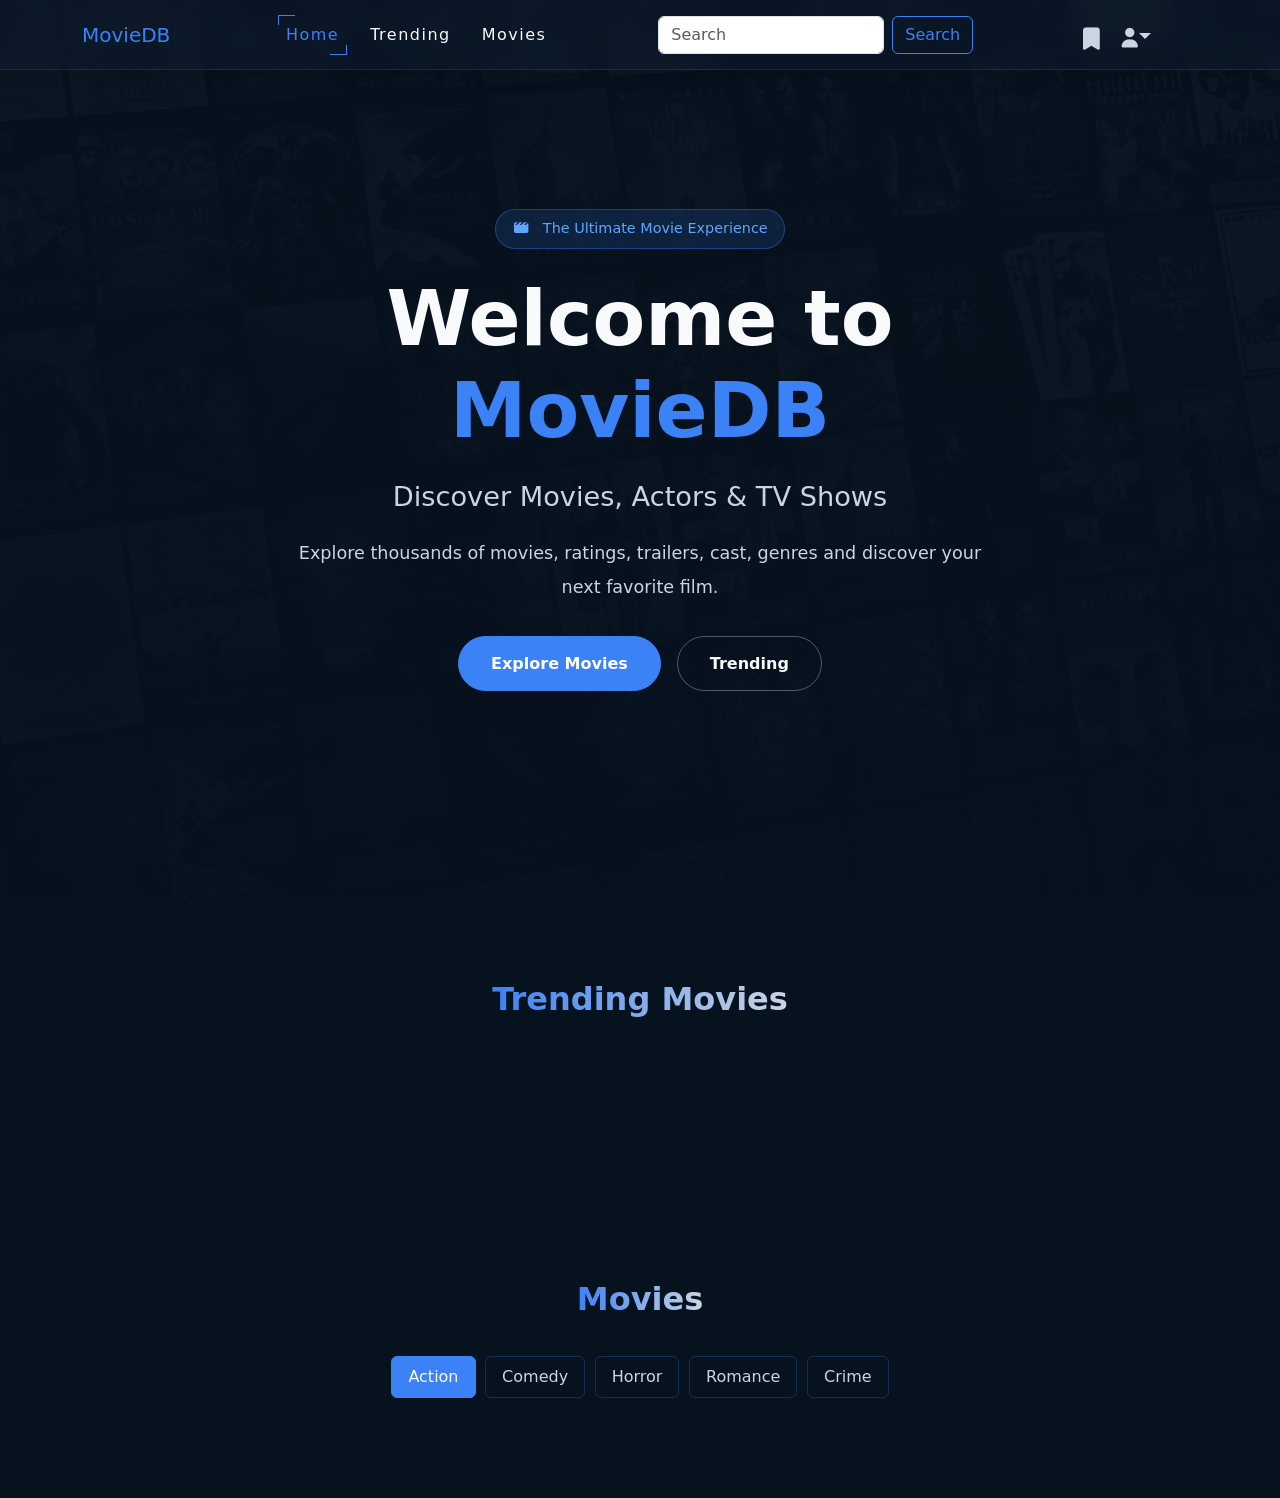
==== commit 8a9eeb0a: "Add files via upload" ====
--- a/index.html
+++ b/index.html
@@ -38,13 +38,13 @@
             <div class="collapse navbar-collapse" id="navbarSupportedContent">
                 <ul class="navbar-nav mx-auto mb-2 mb-lg-0">
                     <li class="nav-item">
-                        <a class="nav-link active" aria-current="page" href="#Home">Home</a>
+                        <a class="nav-link active" aria-current="page" href="#Hero">Home</a>
                     </li>
                     <li class="nav-item">
-                        <a class="nav-link" href="#Latest">Latest</a>
+                        <a class="nav-link" href="#Trending">Trending</a>
                     </li>
                     <li class="nav-item">
-                        <a class="nav-link" href="#Featured">Featured</a>
+                        <a class="nav-link" href="#Movies">Movies</a>
                     </li>
                 </ul>
                 <form class="d-flex mx-auto" role="search">
@@ -167,4 +167,4 @@
     </div>
 </body>
 
-</html>
+</html>
--- a/CSS/style.css
+++ b/CSS/style.css
@@ -121,19 +121,22 @@
   width: 100%;
 }
 
+section {
+  padding: 80px 0;
+}
 section,
-.popup {
+section .popup {
   background: #07121F;
 }
 section .title,
-.popup .title {
+section .popup .title {
   display: flex;
   flex-direction: row;
   align-items: center;
   justify-content: center;
 }
 section .title .h2Title,
-.popup .title .h2Title {
+section .popup .title .h2Title {
   color: #F8FAFC;
   margin-bottom: 2rem;
   font-weight: bold;
@@ -162,7 +165,6 @@
   }
 }
 #Movies {
-  padding: 5rem 0;
   background: #07121F;
 }
 #Movies .content h2 {
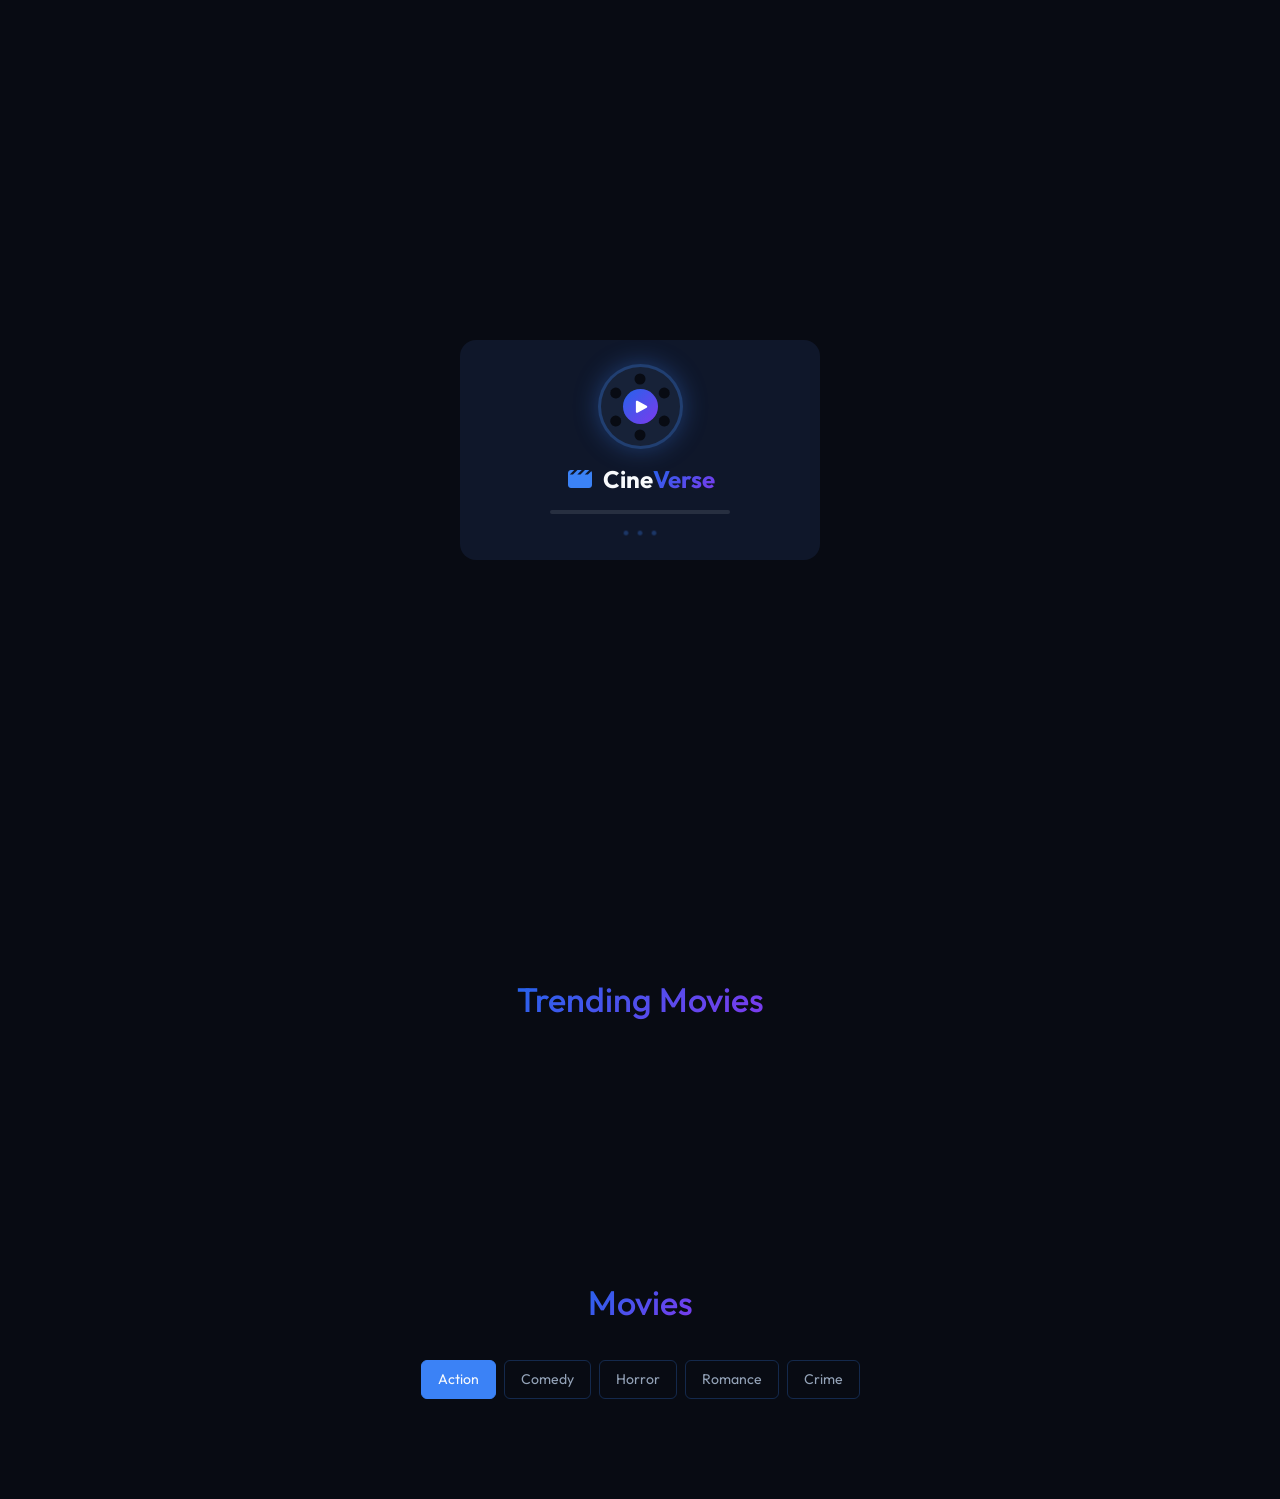
==== commit 02ec473b: "Add files via upload" ====
--- a/index.html
+++ b/index.html
@@ -1,18 +1,28 @@
-<!DOCTYPE html>
+<!doctype html>
 <html lang="en">
-
-<head>
-    <meta charset="UTF-8">
-    <meta name="viewport" content="width=device-width, initial-scale=1.0">
-    <title>Movie</title>
+  <head>
+    <meta charset="UTF-8" />
+    <meta name="viewport" content="width=device-width, initial-scale=1.0" />
+    <title>CineVerse</title>
+    <!--Icon-->
+    <link rel="icon" href="favicon.jpg" type="image/jpeg">
+    
+    <!-- Google Fonts -->
+    <link rel="preconnect" href="https://fonts.googleapis.com" />
+    <link rel="preconnect" href="https://fonts.gstatic.com" crossorigin />
+    <link
+      href="https://fonts.googleapis.com/css2?family=Outfit:wght@300;400;500;600;700;800&display=swap"
+      rel="stylesheet"
+    />
     <!--CSS Plugins -->
-    <link rel="stylesheet" href="CSS/plugins/bootstrap.min.css">
-    <link rel="stylesheet" href="CSS/plugins/all.min.css">
-    <link rel="stylesheet" href="CSS/plugins/animate.css">
-    <link rel="stylesheet" href="CSS/plugins/swiper.css">
+    <link rel="stylesheet" href="CSS/plugins/bootstrap.min.css" />
+    <link rel="stylesheet" href="CSS/plugins/all.min.css" />
+    <link rel="stylesheet" href="CSS/plugins/animate.css" />
+    <link rel="stylesheet" href="CSS/plugins/swiper.css" />
     <!--CSS Main -->
-    <link rel="stylesheet" href="CSS/style.css">
+    <link rel="stylesheet" href="CSS/style.css" />
     <!--JS Plugins -->
+    <script src="JS/plugins/sweetalert.js" defer></script>
     <script src="JS/plugins/jquery.js" defer></script>
     <script src="JS/plugins/bootstrap.min.js" defer></script>
     <script src="JS/plugins/wow.js" defer></script>
@@ -22,149 +32,223 @@
     <script src="JS/src/abstracts/function.js" defer></script>
     <script src="JS/src/service/users.js" defer></script>
     <script src="JS/src/service/movie.api.js" defer></script>
+    <script src="JS/src/search.js" defer></script>
     <script src="JS/src/index.js" defer></script>
-</head>
-
-<body>
-
+  </head>
+
+  <body>
     <nav class="navbar navbar-expand-lg">
-        <div class="container">
-            <a class="navbar-brand" href="#">MovieDB</a>
-            <button class="navbar-toggler" type="button" data-bs-toggle="collapse"
-                data-bs-target="#navbarSupportedContent" aria-controls="navbarSupportedContent" aria-expanded="false"
-                aria-label="Toggle navigation">
-                <span></span><span></span><span></span>
-            </button>
-            <div class="collapse navbar-collapse" id="navbarSupportedContent">
-                <ul class="navbar-nav mx-auto mb-2 mb-lg-0">
-                    <li class="nav-item">
-                        <a class="nav-link active" aria-current="page" href="#Hero">Home</a>
-                    </li>
-                    <li class="nav-item">
-                        <a class="nav-link" href="#Trending">Trending</a>
-                    </li>
-                    <li class="nav-item">
-                        <a class="nav-link" href="#Movies">Movies</a>
-                    </li>
-                </ul>
-                <form class="d-flex mx-auto" role="search">
-                    <input class="form-control me-2" type="search" placeholder="Search" aria-label="Search" id="Search">
-                    <button class="btn" type="submit" id="SearchBtn">Search</button>
-                    <ul class="list-group p-0 m-0" id="SearchResults">
-                    </ul>
-                </form>
-                <ul class="list-unstyled d-flex mb-0">
-                    <li class="me-3 watchlist-icon">
-                        <i class="fa-solid fa-bookmark" id="WatchListBtn"></i>
-                        <p class="d-none count-w">0</p>
-                    </li>
-                    <li>
-                        <div class="dropdown">
-                            <i class="fa-solid fa-user dropdown-toggle " data-bs-toggle="dropdown"></i>
-                            <ul class="dropdown-menu">
-
-                            </ul>
-                        </div>
-                    </li>
-                </ul>
-
+      <div class="container">
+        <a class="navbar-brand" href="#">
+          <i class="fa-solid fa-clapperboard"></i> Cine<span>Verse</span>
+        </a>
+        <button
+          class="navbar-toggler"
+          type="button"
+          data-bs-toggle="collapse"
+          data-bs-target="#navbarSupportedContent"
+          aria-controls="navbarSupportedContent"
+          aria-expanded="false"
+          aria-label="Toggle navigation"
+        >
+          <i class="fa-solid fa-bars"></i>
+        </button>
+        <div class="collapse navbar-collapse" id="navbarSupportedContent">
+          <ul class="navbar-nav mx-auto mb-2 mb-lg-0">
+            <li class="nav-item">
+              <a
+                class="nav-link fw-bold active"
+                aria-current="page"
+                href="#hero"
+                >Home</a
+              >
+            </li>
+            <li class="nav-item">
+              <a class="nav-link fw-bold" href="#Trending">Trending</a>
+            </li>
+            <li class="nav-item">
+              <a class="nav-link fw-bold" href="#Movies">Movies</a>
+            </li>
+          </ul>
+          <form class="d-flex mx-auto" role="search">
+            <input
+              class="form-control me-2"
+              type="search"
+              placeholder="Search"
+              aria-label="Search"
+              id="Search"
+            />
+            <button class="btn" type="submit" id="SearchBtn">Search</button>
+            <ul class="list-group p-0 m-0" id="SearchResults"></ul>
+          </form>
+          <ul class="list-unstyled d-flex align-items-center mb-0">
+            <li class="me-3 watchlist-icon">
+              <i class="fa-solid fa-bookmark" id="WatchListBtn"></i>
+              <p class="d-none count-w fw-bold">0</p>
+            </li>
+            <li>
+              <div class="dropdown">
+                <i
+                  class="fa-solid fa-user dropdown-toggle"
+                  data-bs-toggle="dropdown"
+                ></i>
+                <ul class="dropdown-menu dropdown-menu-end p-2"></ul>
+              </div>
+            </li>
+          </ul>
+        </div>
+      </div>
+    </nav>
+
+    <section id="hero">
+      <div class="hero-bg"></div>
+      <img class="hero-transition-image" src="" alt="" />
+      <div class="container">
+        <div class="row">
+          <div class="col-12 content text-start">
+            <h1
+              class="movie-text wow animate__bounceInDown"
+              data-wow-delay="0.2s"
+            >
+              Welcome to
+              <span class="movie-primary">CineVerse</span>
+            </h1>
+
+            <h2
+              class="h3 movie-secondary wow animate__bounceInUp my-3"
+              data-wow-delay="0.4s"
+            >
+              Discover Movies, Actors & TV Shows
+            </h2>
+
+            <p
+              class="lead movie-secondary wow animate__fadeInUp mb-4"
+              data-wow-delay="0.6s"
+            >
+              Explore thousands of movies, ratings, trailers, cast, genres and
+              discover your next favorite film.
+            </p>
+
+            <div class="buttons d-flex justify-content-start gap-3 flex-wrap">
+              <a
+                class="btn button first btn-primary rounded-pill fw-bold wow animate__fadeInLeft"
+                data-wow-delay="0.8s"
+                href="#Movies"
+              >
+                Explore Movies
+              </a>
+
+              <a
+                class="btn button second btn-outline-light rounded-pill fw-bold wow animate__fadeInRight"
+                data-wow-delay="1s"
+                href="#Trending"
+              >
+                Trending
+              </a>
             </div>
-        </div>
-    </nav>
-
-    <section id="hero">
-        <div class="container">
-            <div class="content">
-
-                <span class="first-line py-2 px-3">
-                    <i class="fa-solid fa-clapperboard me-2"></i> The Ultimate Movie Experience
-                </span>
-
-                <h1 class="wow animate__bounceInDown" data-wow-delay="0.5s">
-                    Welcome to
-                    <span>MovieDB</span>
-                </h1>
-
-                <h2 class="wow animate__bounceInUp " data-wow-delay="1s">
-                    Discover Movies, Actors & TV Shows
-                </h2>
-
-                <p class="wow animate__fadeInUp" data-wow-delay="1.5s">
-                    Explore thousands of movies, ratings, trailers, cast,
-                    genres and discover your next favorite film.
-                </p>
-
-                <div class="buttons gap-3">
-                    <a class="btn button first btn-primary wow animate__fadeInLeft" data-wow-delay="2s"
-                        href="#Movies">Explore
-                        Movies</a>
-                    <a class="btn button second btn-outline-light wow animate__fadeInRight" data-wow-delay="2.5s"
-                        href="#Trending">Trending</a>
-                </div>
-
+          </div>
+
+          <div class="d-none d-lg-block col-lg-8 movieCarousal">
+            <div class="carousalKA swiper">
+              <div class="carousalKA-inner swiper-wrapper"></div>
             </div>
-        </div>
+          </div>
+        </div>
+      </div>
     </section>
 
     <section id="Trending">
-        <div class="container">
-            <div class="title">
-                <h2 class="h2Title">Trending Movies</h2>
-            </div>
-            <div class="swiper mySwiper">
-                <div class="swiper-wrapper">
-                </div>
-            </div>
-
-        </div>
+      <div class="container">
+        <div class="title">
+          <h2 class="h2Title">Trending Movies</h2>
+        </div>
+        <div class="swiper mySwiper">
+          <div class="swiper-wrapper"></div>
+        </div>
+      </div>
     </section>
 
     <section id="Movies">
-        <div class="container">
-            <div class="content">
-                <div class="title">
-                    <h2 class="h2Title">Movies</h2>
-                </div>
-                <ul class="nav nav-pills mb-3" id="pills-tab" role="tablist">
-                    <!-- Function -->
-                </ul>
-                <div class="tab-content" id="pills-tabContent">
-
-                </div>
-            </div>
-        </div>
+      <div class="container">
+        <div class="content">
+          <div class="title">
+            <h2 class="h2Title">Movies</h2>
+          </div>
+          <ul class="nav nav-pills mb-3" id="pills-tab" role="tablist">
+            <!-- Function -->
+          </ul>
+          <div class="tab-content" id="pills-tabContent"></div>
+        </div>
+      </div>
     </section>
 
     <div class="popup" id="MovieDetails">
-        <div class="box rounded-2">
-
-        </div>
+      <div class="box rounded-4"></div>
     </div>
 
     <div class="popup" id="WatchList">
-        <div class="box rounded-2">
-
-        </div>
-    </div>
-
+      <div class="box rounded-4"></div>
+    </div>
 
     <div class="popup" id="Registeration">
-        <div class="box rounded-4 p-4">
-            <div class="head mb-4 text-center">
-                <h3 class="title"></h3>
-                <button class="close-btn" onclick="closePopup()">
-
-                    <i class="fa-solid fa-xmark"></i>
-
-                </button>
-            </div>
-            <div class="body">
-                <form id="RegisterForm">
-
-                </form>
-            </div>
-        </div>
-    </div>
-</body>
-
-</html>+      <div class="box rounded-4 p-4">
+        <div class="head mb-4 text-center">
+          <h3 class="title fw-bold movie-text"></h3>
+          <button class="close-btn rounded-circle" onclick="closePopup()">
+            <i class="fa-solid fa-xmark"></i>
+          </button>
+        </div>
+        <div class="body">
+          <form id="RegisterForm"></form>
+        </div>
+      </div>
+    </div>
+    <div class="popup" id="SearchResultsPopup">
+      <div class="box rounded-4 p-4">
+        <button class="close-btn rounded-circle" onclick="closePopup()">
+          <i class="fa-solid fa-xmark"></i>
+        </button>
+        <div class="title mb-4">
+          <h2 class="h2Title">
+            Search Results for:
+            <span class="movie-primary" id="SearchQuery"></span>
+          </h2>
+        </div>
+        <div class="row" id="SearchResultsPage"></div>
+      </div>
+    </div>
+
+    <!-- Movie Cinema Popup Loader -->
+    <div class="popup" id="Loader">
+      <div class="box rounded-4 text-center p-4 gap-3">
+        <div class="reel rounded-circle">
+          <span class="rounded-circle"></span>
+          <span class="rounded-circle"></span>
+          <span class="rounded-circle"></span>
+          <span class="rounded-circle"></span>
+          <span class="rounded-circle"></span>
+          <span class="rounded-circle"></span>
+          <div class="center rounded-circle">
+            <i class="fa-solid fa-play small"></i>
+          </div>
+        </div>
+
+        <h3 class="title fw-bold fs-4 m-0 movie-text">
+          <i class="fa-solid fa-clapperboard me-2 movie-primary"></i>Cine<span
+            >Verse</span
+          >
+        </h3>
+
+        <div class="progress rounded-pill">
+          <div class="bar rounded-pill"></div>
+        </div>
+
+        <div class="dots d-flex gap-2">
+          <span class="rounded-circle"></span>
+          <span class="rounded-circle"></span>
+          <span class="rounded-circle"></span>
+        </div>
+      </div>
+    </div>
+  </body>
+</html>
--- a/CSS/style.css
+++ b/CSS/style.css
@@ -1,5 +1,52 @@
+.movie-primary {
+  color: #3B82F6 !important;
+}
+
+.movie-text {
+  color: #F8FAFC !important;
+}
+
+.movie-secondary {
+  color: #94A3B8 !important;
+}
+
+.movie-gold {
+  color: #F59E0B !important;
+}
+
+.movie-red {
+  color: #EF4444 !important;
+}
+
+/* ================= Modern Global Scrollbar ================= */
+html {
+  scrollbar-width: thin;
+  scrollbar-color: #3B82F6 #080B13;
+}
+
+::-webkit-scrollbar {
+  width: 8px;
+  height: 8px;
+}
+
+::-webkit-scrollbar-track {
+  background: #080B13;
+}
+
+::-webkit-scrollbar-thumb {
+  background: linear-gradient(135deg, #2563EB 0%, #7C3AED 100%);
+  border-radius: 10px;
+  border: 2px solid #080B13;
+  transition-duration: 0.3s;
+}
+::-webkit-scrollbar-thumb:hover {
+  background: linear-gradient(180deg, #60A5FA, #3B82F6);
+}
+
 body {
-  background: #07121F;
+  background: #080B13;
+  font-family: "Outfit", sans-serif;
+  font-size: 16px;
 }
 
 .popup {
@@ -15,10 +62,24 @@
 }
 .popup .box {
   position: relative;
-  background: #111827;
+  background: #0F172A;
   color: white;
-  border-radius: 20px;
   overflow: hidden;
+  scrollbar-width: thin;
+  scrollbar-color: rgba(59, 130, 246, 0.5) rgba(17, 24, 39, 0.8);
+}
+.popup .box::-webkit-scrollbar {
+  width: 6px;
+}
+.popup .box::-webkit-scrollbar-track {
+  background: transparent;
+}
+.popup .box::-webkit-scrollbar-thumb {
+  background: rgba(59, 130, 246, 0.4);
+  border-radius: 10px;
+}
+.popup .box::-webkit-scrollbar-thumb:hover {
+  background: #3B82F6;
 }
 .popup .close-btn {
   position: absolute;
@@ -29,9 +90,9 @@
   width: 40px;
   height: 40px;
   border: none;
-  border-radius: 50%;
   background: rgba(255, 255, 255, 0.15);
   color: white;
+  font-size: clamp(16px, 1.8vw, 18px);
 }
 @media (max-width: 1300px) {
   .popup .close-btn {
@@ -60,18 +121,24 @@
   background-repeat: no-repeat;
 }
 .popup#MovieDetails .content {
-  padding: 2rem;
+  padding: 32px;
 }
 @media (max-width: 1300px) {
   .popup#MovieDetails .content {
-    margin-top: 4rem;
+    margin-top: 64px;
   }
 }
 @media (min-width: 577px) and (max-width: 1300px) {
   .popup#MovieDetails .content {
     margin-top: 0;
-    padding: 1rem;
-  }
+    padding: 16px;
+  }
+}
+.popup#MovieDetails .content h2 {
+  font-size: clamp(22px, 3.5vw, 30px);
+}
+.popup#MovieDetails .content h5 {
+  font-size: clamp(16px, 2vw, 19px);
 }
 .popup#MovieDetails .poster {
   width: 100%;
@@ -82,51 +149,125 @@
   display: flex;
   flex-wrap: wrap;
   gap: 12px;
-  margin-bottom: 1.5rem;
+  margin-bottom: 24px;
 }
 .popup#MovieDetails .movie-info span {
   display: flex;
   flex-direction: row;
   align-items: center;
   justify-content: center;
-  padding: 0.5rem 1rem;
+  padding: 8px 16px;
   background: #1f2937;
   border-radius: 999px;
+  font-size: 14px;
 }
 .popup#MovieDetails .overview {
   color: #d1d5db;
   line-height: 1.8;
-}
-.popup#WatchList .box {
+  font-size: 15px;
+}
+.popup#MovieDetails .cast-wrapper {
+  display: flex;
+  flex-wrap: wrap;
+  gap: 16px;
+}
+.popup#MovieDetails .cast-card {
+  width: 75px;
+  text-align: center;
+}
+.popup#MovieDetails .cast-card .cast-img {
+  width: 60px;
+  height: 60px;
+  border-radius: 50%;
+  object-fit: cover;
+  border: 2px solid rgba(59, 130, 246, 0.4);
+  box-shadow: 0 4px 10px rgba(0, 0, 0, 0.3);
+  transition: 0.3s;
+}
+.popup#MovieDetails .cast-card .cast-img:hover {
+  transform: scale(1.1);
+  border-color: #3B82F6;
+  box-shadow: 0 0 15px rgba(59, 130, 246, 0.5);
+}
+.popup#MovieDetails .cast-card .cast-name {
+  white-space: nowrap;
+  overflow: hidden;
+  text-overflow: ellipsis;
+  font-size: 12px;
+}
+.popup#MovieDetails .cast-card .cast-role {
+  display: block;
+  white-space: nowrap;
+  overflow: hidden;
+  text-overflow: ellipsis;
+  font-size: 11px;
+}
+.popup#WatchList .box, .popup#SearchResultsPopup .box {
   width: min(1400px, 95%);
   max-height: 90vh;
   overflow-y: auto;
-  padding: 2rem;
-  background: #07121F;
+  background: #080B13;
+}
+.popup#WatchList .card-container, .popup#SearchResultsPopup .card-container {
+  animation: none !important;
 }
 .popup#Registeration .box {
-  width: 60%;
-}
-@media (max-width: 1300px) {
-  .popup#Registeration .box {
-    width: 85%;
-  }
-}
-@media (min-width: 769px) and (max-width: 1300px) {
-  .popup#Registeration .box {
-    width: 65%;
-  }
+  width: min(460px, 92%);
+  background: #0F172A;
+  border: 1px solid rgba(255, 255, 255, 0.1);
+  box-shadow: 0 25px 50px rgba(0, 0, 0, 0.7), 0 0 30px rgba(59, 130, 246, 0.15);
+}
+.popup#Registeration .box .head .title {
+  letter-spacing: 0.5px;
+  font-size: clamp(20px, 2.5vw, 24px);
 }
 .popup#Registeration .box form {
   width: 100%;
 }
+.popup#Registeration .box form .form-label {
+  font-size: 14px;
+}
+.popup#Registeration .box form .input-group .input-group-text {
+  background: #172238;
+  border-color: rgba(255, 255, 255, 0.15);
+  font-size: 14px;
+}
+.popup#Registeration .box form .input-group .form-control {
+  background: #172238;
+  border-color: rgba(255, 255, 255, 0.15);
+  color: #F8FAFC;
+  font-size: 15px;
+  transition-duration: 0.3s;
+}
+.popup#Registeration .box form .input-group .form-control::placeholder {
+  color: rgba(148, 163, 184, 0.6);
+}
+.popup#Registeration .box form .input-group .form-control:focus {
+  background: #172238;
+  border-color: #3B82F6;
+  box-shadow: 0 0 12px rgba(59, 130, 246, 0.3);
+  color: #F8FAFC;
+}
+.popup#Registeration .box form .btn-auth {
+  background: linear-gradient(135deg, #2563EB 0%, #7C3AED 100%);
+  color: #F8FAFC;
+  border: none;
+  font-size: 15px;
+  transition-duration: 0.3s;
+}
+.popup#Registeration .box form .btn-auth:hover {
+  background: linear-gradient(135deg, #60A5FA, #3B82F6);
+  transform: translateY(-2px);
+  box-shadow: 0 8px 20px rgba(59, 130, 246, 0.45);
+  color: #F8FAFC;
+}
 
 section {
   padding: 80px 0;
 }
 section,
 section .popup {
-  background: #07121F;
+  background: #080B13;
 }
 section .title,
 section .popup .title {
@@ -138,10 +279,11 @@
 section .title .h2Title,
 section .popup .title .h2Title {
   color: #F8FAFC;
-  margin-bottom: 2rem;
-  font-weight: bold;
-  background: linear-gradient(to right, #3B82F6, #CBD5E1);
+  font-size: clamp(24px, 3.5vw, 34px);
+  margin-bottom: 32px;
+  background: linear-gradient(135deg, #2563EB 0%, #7C3AED 100%);
   -webkit-background-clip: text;
+  background-clip: text;
   -webkit-text-fill-color: transparent;
 }
 
@@ -164,21 +306,64 @@
     transform: scale(1);
   }
 }
+@keyframes spin {
+  from {
+    transform: rotate(0deg);
+  }
+  to {
+    transform: rotate(360deg);
+  }
+}
+@keyframes moveBar {
+  0% {
+    width: 0;
+  }
+  100% {
+    width: 100%;
+  }
+}
+@keyframes blink {
+  0%, 80%, 100% {
+    opacity: 0.3;
+    transform: scale(0.8);
+  }
+  40% {
+    opacity: 1;
+    transform: scale(1.3);
+  }
+}
+@keyframes movieToBackground {
+  0% {
+    opacity: 1;
+    transform: translate(0, 0) scale(1);
+  }
+  40% {
+    opacity: 1;
+    top: 50%;
+    left: 50%;
+    transform: translate(-50%, -50%) scale(1.5);
+  }
+  75% {
+    opacity: 0.8;
+    top: 50%;
+    left: 50%;
+    transform: translate(-50%, -50%) scale(4);
+  }
+  100% {
+    opacity: 0;
+    top: 50%;
+    left: 50%;
+    transform: translate(-50%, -50%) scale(8);
+  }
+}
 #Movies {
-  background: #07121F;
-}
-#Movies .content h2 {
-  color: #F8FAFC;
-  text-align: center;
-  margin-bottom: 2rem;
-  font-weight: 700;
+  background: #080B13;
 }
 #Movies .container #pills-tab {
   display: flex;
   flex-direction: row;
   align-items: center;
   justify-content: center;
-  margin-bottom: 2rem;
 }
 @media (max-width: 1300px) {
   #Movies .container #pills-tab {
@@ -194,10 +379,10 @@
   }
 }
 #Movies .container #pills-tab .nav-link {
+  font-size: clamp(13px, 1.1vw, 15px);
   background: transparent;
-  color: #CBD5E1;
+  color: #94A3B8;
   border: 1px solid rgba(59, 130, 246, 0.25);
-  margin: 0.3rem;
   transition: 0.3s;
 }
 #Movies .container #pills-tab .nav-link:hover, #Movies .container #pills-tab .nav-link.active {
@@ -212,155 +397,317 @@
   justify-content: center;
 }
 #Movies .container .pagination .page-link {
-  background: rgba(19, 34, 56, 0.5);
+  font-size: clamp(13px, 1.1vw, 14px);
+  background: rgba(15, 23, 42, 0.5);
   border: 1px solid rgba(59, 130, 246, 0.25);
   color: #F8FAFC;
 }
 
 nav.navbar {
-  box-shadow: 0 0.5rem 1rem rgba(0, 0, 0, 0.1019607843);
   position: fixed;
-  top: 0;
+  top: 15px;
   left: 0;
   width: 100%;
-  height: 70px;
   z-index: 999;
-  background: rgba(19, 34, 56, 0.3);
+}
+nav.navbar .container {
+  border-radius: 50px;
+  background: rgba(15, 23, 42, 0.3);
   backdrop-filter: blur(10px);
   border-bottom: 1px solid rgba(59, 130, 246, 0.2);
-}
-nav.navbar.scrolled {
-  background: rgba(19, 34, 56, 0.95);
-}
-nav.navbar .navbar-brand {
+  box-shadow: 0 8px 16px rgba(0, 0, 0, 0.1019607843);
+  padding: 8px 24px;
+}
+@media (max-width: 1300px) {
+  nav.navbar .container {
+    width: 94%;
+    padding: 8px 16px;
+    border-radius: 25px;
+  }
+}
+@media (min-width: 992px) and (max-width: 1300px) {
+  nav.navbar .container {
+    width: 100%;
+    padding: 8px 24px;
+    border-radius: 50px;
+  }
+}
+nav.navbar .container .navbar-brand {
   width: clamp(100px, 10vw, 150px);
+  font-size: clamp(20px, 2.2vw, 24px);
   color: #3B82F6;
   cursor: pointer;
-}
-nav.navbar .navbar-toggler {
-  width: 43px;
+  display: flex;
+  align-items: center;
+  gap: 8px;
+  white-space: nowrap;
+}
+nav.navbar .container .navbar-brand i {
+  font-size: clamp(20px, 2.2vw, 24px);
+  color: #3B82F6;
+  animation: glow 2s infinite alternate;
+}
+nav.navbar .container .navbar-brand span {
+  background: linear-gradient(135deg, #2563EB 0%, #7C3AED 100%);
+  -webkit-background-clip: text;
+  background-clip: text;
+  -webkit-text-fill-color: transparent;
+}
+nav.navbar .container .navbar-toggler {
+  width: 40px;
   height: 35px;
   border: 1px solid #3B82F6;
-  border-radius: 5px;
+  border-radius: 8px;
   padding: 0;
-  flex-direction: column;
   display: none;
 }
 @media (max-width: 1300px) {
-  nav.navbar .navbar-toggler {
+  nav.navbar .container .navbar-toggler {
     display: flex;
-    flex-direction: column;
+    flex-direction: row;
     align-items: center;
     justify-content: center;
   }
 }
 @media (min-width: 992px) and (max-width: 1300px) {
-  nav.navbar .navbar-toggler {
+  nav.navbar .container .navbar-toggler {
     display: none;
   }
 }
-nav.navbar .navbar-toggler span {
-  display: block;
-  width: 60%;
-  height: 2px;
-  background-color: #3B82F6;
-}
-nav.navbar .navbar-toggler span:nth-child(2) {
-  margin-block: 5px;
+nav.navbar .container .navbar-toggler i {
+  color: #3B82F6;
+}
+nav.navbar .container .navbar-toggler:focus {
+  box-shadow: none;
 }
 @media (max-width: 1300px) {
-  nav.navbar .navbar-collapse {
-    padding-block: 10px;
-    background: #132238;
-    border-radius: 10px;
-    margin: 10px 0;
-  }
-  nav.navbar .navbar-collapse ul:nth-of-type(1) li.nav-item {
+  nav.navbar .container .navbar-collapse {
+    padding: 16px;
+    background: rgba(15, 23, 42, 0.96);
+    backdrop-filter: blur(15px);
+    border: 1px solid rgba(59, 130, 246, 0.25);
+    border-radius: 20px;
+    margin-top: 12px;
+    box-shadow: 0 15px 35px rgba(0, 0, 0, 0.5);
+  }
+  nav.navbar .container .navbar-collapse .navbar-nav {
+    flex-direction: column;
+    width: 100%;
+    gap: 8px;
+  }
+  nav.navbar .container .navbar-collapse .navbar-nav li.nav-item {
+    width: 100%;
     text-align: center;
-    width: fit-content;
-  }
-}
-@media (max-width: 1300px) and (max-width: 1300px) {
-  nav.navbar .navbar-collapse ul:nth-of-type(1) li.nav-item {
-    margin-inline: auto;
-    margin-bottom: 5px;
-  }
-}
-@media (max-width: 1300px) and (min-width: 992px) and (max-width: 1300px) {
-  nav.navbar .navbar-collapse ul:nth-of-type(1) li.nav-item:nth-of-type(2) {
-    margin-inline: 15px;
-  }
-  nav.navbar .navbar-collapse ul:nth-of-type(1) li.nav-item {
-    margin-bottom: 0;
-  }
-}
-@media (max-width: 1300px) {
-  nav.navbar .navbar-collapse ul:nth-of-type(1) li.nav-item a {
-    padding: 8px !important;
-  }
-  nav.navbar .navbar-collapse ul:nth-of-type(2) {
-    margin-top: 10px;
-    text-align: center;
-    width: fit-content;
-    margin-inline: auto !important;
+  }
+  nav.navbar .container .navbar-collapse .navbar-nav li.nav-item .nav-link {
+    width: 100%;
+    padding: 10px 16px;
+  }
+  nav.navbar .container .navbar-collapse ul {
+    width: 100%;
+    margin-top: 12px;
   }
 }
 @media (min-width: 992px) and (max-width: 1300px) {
-  nav.navbar .navbar-collapse {
+  nav.navbar .container .navbar-collapse {
     background: transparent;
-  }
-}
-nav.navbar .nav-link {
-  letter-spacing: 1.5px;
-  position: relative;
-  color: #F8FAFC;
-}
-nav.navbar .nav-link.active {
-  color: #3B82F6;
-}
-nav.navbar .nav-link::before, nav.navbar .nav-link::after {
-  content: "";
-  display: block;
-  width: 25%;
-  height: 25%;
-  position: absolute;
-  transition-duration: 0.5s;
-  opacity: 0;
-}
-nav.navbar .nav-link::before {
-  border-top: 1px solid #3B82F6;
-  border-left: 1px solid #3B82F6;
-  top: 0;
-  left: -25%;
-}
-nav.navbar .nav-link::after {
-  border-bottom: 1px solid #3B82F6;
-  border-right: 1px solid #3B82F6;
-  bottom: 0;
-  right: -25%;
-}
-nav.navbar .nav-link.active::before, nav.navbar .nav-link.active::after, nav.navbar .nav-link:hover::before, nav.navbar .nav-link:hover::after {
-  opacity: 1;
-}
-nav.navbar .nav-link.active::before, nav.navbar .nav-link:hover::before {
-  left: 0;
-}
-nav.navbar .nav-link.active::after, nav.navbar .nav-link:hover::after {
-  right: 0;
-}
-nav.navbar i {
-  font-size: 20px;
+    backdrop-filter: none;
+    padding: 0;
+    border: none;
+    box-shadow: none;
+    margin-top: 0;
+  }
+  nav.navbar .container .navbar-collapse .navbar-nav {
+    flex-direction: row;
+    width: auto;
+    gap: 6px;
+  }
+  nav.navbar .container .navbar-collapse .navbar-nav li.nav-item {
+    width: auto;
+  }
+  nav.navbar .container .navbar-collapse .navbar-nav li.nav-item .nav-link {
+    width: auto;
+    padding: 8px 22px;
+  }
+  nav.navbar .container .navbar-collapse ul {
+    width: auto;
+    margin-top: 0;
+  }
+}
+nav.navbar .container .navbar-nav {
+  display: flex;
+  align-items: center;
+  gap: 6px;
+}
+nav.navbar .container .nav-link {
+  font-size: clamp(13px, 1.1vw, 15px);
+  letter-spacing: 0.5px;
+  color: #94A3B8;
+  padding: 8px 22px;
+  border-radius: 50px;
+  transition: all 0.3s ease;
+  display: inline-block;
+}
+nav.navbar .container .nav-link:hover {
+  color: #fff !important;
+  background-color: rgba(255, 255, 255, 0.06);
+}
+nav.navbar .container .nav-link.active {
+  color: #fff !important;
+  background: #172554;
+  border: 1px solid rgba(59, 130, 246, 0.3);
+  box-shadow: 0 0 20px rgba(59, 130, 246, 0.4);
+}
+nav.navbar .container i {
   transition-duration: 0.5s;
   cursor: pointer;
-  color: #CBD5E1;
-}
-nav.navbar i:hover {
+  color: #94A3B8;
+}
+nav.navbar .container i:hover {
   color: #3B82F6;
 }
-nav.navbar form {
+nav.navbar .watchlist-icon {
   position: relative;
 }
-nav.navbar form #SearchResults {
+nav.navbar .watchlist-icon #WatchListBtn {
+  width: 38px;
+  height: 38px;
+  display: flex;
+  flex-direction: row;
+  align-items: center;
+  justify-content: center;
+  font-size: 16px;
+  background-color: rgba(255, 255, 255, 0.08);
+  border: 1px solid rgba(255, 255, 255, 0.12);
+  border-radius: 50%;
+  color: #F8FAFC;
+  cursor: pointer;
+  transition: all 0.3s ease;
+}
+nav.navbar .watchlist-icon #WatchListBtn:hover {
+  background-color: #3B82F6;
+  border-color: #3B82F6;
+  color: #fff;
+  box-shadow: 0 0 12px rgba(59, 130, 246, 0.5);
+  transform: translateY(-2px);
+}
+nav.navbar .watchlist-icon .count-w {
+  display: flex;
+  flex-direction: row;
+  align-items: center;
+  justify-content: center;
+  position: absolute;
+  top: -6px;
+  right: -6px;
+  bottom: initial;
+  left: initial;
+  min-width: 18px;
+  height: 18px;
+  padding: 0 6px;
+  border-radius: 999px;
+  background: linear-gradient(135deg, #ff5a5f, #ff1744);
+  color: #fff;
+  font-size: 11px;
+  line-height: 1;
+  box-shadow: 0 0 10px rgba(255, 23, 68, 0.5);
+  user-select: none;
+  animation: pulse 0.8s ease;
+  pointer-events: none;
+  z-index: 10;
+}
+nav.navbar .dropdown {
+  position: relative;
+}
+nav.navbar .dropdown .dropdown-toggle {
+  width: 38px;
+  height: 38px;
+  display: flex;
+  flex-direction: row;
+  align-items: center;
+  justify-content: center;
+  font-size: 16px;
+  background-color: rgba(255, 255, 255, 0.08);
+  border: 1px solid rgba(255, 255, 255, 0.12);
+  border-radius: 50%;
+  color: #F8FAFC;
+  cursor: pointer;
+  transition: all 0.3s ease;
+}
+nav.navbar .dropdown .dropdown-toggle::after {
+  display: none;
+}
+nav.navbar .dropdown .dropdown-toggle:hover, nav.navbar .dropdown .dropdown-toggle.show {
+  background-color: #3B82F6;
+  border-color: #3B82F6;
+  color: #fff;
+  box-shadow: 0 0 12px rgba(59, 130, 246, 0.5);
+  transform: translateY(-2px);
+}
+nav.navbar .dropdown .dropdown-menu {
+  background: rgba(15, 23, 42, 0.95);
+  backdrop-filter: blur(15px);
+  border: 1px solid rgba(59, 130, 246, 0.2);
+  border-radius: 12px;
+  box-shadow: 0 10px 25px rgba(0, 0, 0, 0.5);
+  margin-top: 10px;
+}
+nav.navbar .dropdown .dropdown-menu .dropdown-item-text {
+  font-size: 14px;
+  color: #F8FAFC;
+}
+nav.navbar .dropdown .dropdown-menu .dropdown-divider {
+  border-color: rgba(59, 130, 246, 0.2);
+}
+nav.navbar .dropdown .dropdown-menu .dropdown-item {
+  font-size: 14px;
+  color: #94A3B8;
+  border-radius: 8px;
+  transition: 0.2s;
+}
+nav.navbar .dropdown .dropdown-menu .dropdown-item:hover {
+  background: rgba(59, 130, 246, 0.2);
+  color: #fff;
+}
+
+nav.navbar .container form {
+  position: relative;
+  display: flex;
+  align-items: center;
+}
+@media (max-width: 1300px) {
+  nav.navbar .container form {
+    width: 100%;
+    margin: 12px 0;
+  }
+  nav.navbar .container form input#Search {
+    width: 100%;
+  }
+}
+@media (min-width: 992px) and (max-width: 1300px) {
+  nav.navbar .container form {
+    width: auto;
+    margin: 0 auto;
+  }
+  nav.navbar .container form input#Search {
+    width: auto;
+  }
+}
+nav.navbar .container form input#Search {
+  font-size: clamp(13px, 1.1vw, 14px);
+  background-color: #0F172A;
+  border: 1px solid #3B82F6;
+  color: #F8FAFC;
+  border-radius: 50px;
+  padding: 6px 18px;
+  transition-duration: 0.5s;
+}
+nav.navbar .container form input#Search:focus {
+  box-shadow: 0 0 10px rgba(59, 130, 246, 0.5);
+}
+nav.navbar .container form input#Search::placeholder {
+  color: #94A3B8;
+}
+nav.navbar .container form #SearchResults {
   position: absolute;
   top: 100%;
   right: 0;
@@ -373,10 +720,10 @@
   z-index: 2000;
   border: none;
   border-radius: 10px;
-  background: #132238;
+  background: #0F172A;
   box-shadow: 0 10px 25px rgba(0, 0, 0, 0.35);
 }
-nav.navbar form #SearchResults .search-result {
+nav.navbar .container form #SearchResults .search-result {
   display: flex;
   align-items: center;
   list-style: none;
@@ -384,139 +731,124 @@
   border-bottom: 1px solid rgba(59, 130, 246, 0.2);
   transition: 0.3s;
 }
-nav.navbar form #SearchResults .search-result:last-child {
+nav.navbar .container form #SearchResults .search-result:last-child {
   border-bottom: none;
 }
-nav.navbar form #SearchResults .search-result:hover {
-  background: rgb(25.46, 45.56, 75.04);
-}
-nav.navbar form #SearchResults .search-result img {
+nav.navbar .container form #SearchResults .search-result:hover {
+  background: rgb(21.7105263158, 33.2894736842, 60.7894736842);
+}
+nav.navbar .container form #SearchResults .search-result img {
   width: 45px;
   height: 65px;
   border-radius: 5px;
   object-fit: cover;
   flex-shrink: 0;
 }
-nav.navbar form #SearchResults .search-result h6 {
-  color: #F8FAFC;
+nav.navbar .container form #SearchResults .search-result h6 {
   font-size: 14px;
-}
-nav.navbar form button {
-  color: #3B82F6;
-  border: 1px solid #3B82F6;
-  background-color: transparent;
+  color: #F8FAFC;
+}
+nav.navbar .container form #SearchResults .search-result .small {
+  font-size: 12px;
+}
+nav.navbar .container form button#SearchBtn {
+  font-size: clamp(13px, 1.1vw, 14px);
+  background-color: #3B82F6;
+  color: #fff;
+  border: none;
+  border-radius: 50px;
+  padding: 6px 18px;
   transition-duration: 0.5s;
   cursor: pointer;
 }
-
-.watchlist-icon {
-  position: relative;
-  display: flex;
-  align-items: center;
-  justify-content: center;
-  list-style: none;
-}
-.watchlist-icon #WatchListBtn {
-  font-size: 1.4rem;
-  transition: 0.3s;
-  cursor: pointer;
-}
-.watchlist-icon #WatchListBtn:hover {
-  color: #3B82F6;
-}
-.watchlist-icon .count-w {
-  display: flex;
-  flex-direction: row;
-  align-items: center;
-  justify-content: center;
-  position: absolute;
-  top: -8px;
-  right: -10px;
-  bottom: initial;
-  left: initial;
-  min-width: 20px;
-  height: 20px;
-  padding: 0 0.35rem;
-  border-radius: 999px;
-  background: linear-gradient(135deg, #ff5a5f, #ff1744);
-  color: #fff;
-  font-size: 0.7rem;
-  font-weight: 700;
-  line-height: 1;
-  box-shadow: 0 0 12px rgba(255, 23, 68, 0.45);
-  user-select: none;
-  animation: pulse 0.8s ease;
+nav.navbar .container form button#SearchBtn:hover {
+  background-color: rgb(83.3804878049, 145.5487804878, 247.1195121951);
+  box-shadow: 0 0 10px rgba(59, 130, 246, 0.5);
 }
 
 #hero {
   position: relative;
+  overflow: hidden;
   min-height: 100vh;
   display: flex;
   flex-direction: row;
   align-items: center;
   justify-content: center;
-  overflow: hidden;
-  background: linear-gradient(rgba(7, 18, 31, 0.85), rgba(7, 18, 31, 0.95)), url("../Images/Hero.jpg");
+}
+#hero .hero-bg {
+  position: absolute;
+  inset: 0;
+  background-position: center;
   background-size: cover;
-  background-position: center;
-  background-attachment: fixed;
-}
-#hero::before {
+  background-repeat: no-repeat;
+  transform: scale(1);
+  opacity: 1;
+}
+#hero .hero-bg::after {
   content: "";
   position: absolute;
   inset: 0;
-  background: rgba(7, 18, 31, 0.5);
+  background: linear-gradient(to right, rgba(8, 11, 19, 0.95) 0%, rgba(8, 11, 19, 0.85) 35%, rgba(8, 11, 19, 0.55) 70%, rgba(8, 11, 19, 0.75) 100%), linear-gradient(to top, rgba(8, 11, 19, 0.95) 0%, rgba(8, 11, 19, 0.3) 50%, rgba(8, 11, 19, 0.7) 100%);
+}
+#hero .hero-transition-image {
+  position: absolute;
+  width: 150px;
+  height: auto;
+  object-fit: cover;
+  z-index: 10;
+  pointer-events: none;
+  opacity: 0;
+  transform: scale(1);
+  transform-origin: center;
+}
+#hero .hero-transition-image.active {
+  animation: movieToBackground 0.7s ease-in-out forwards;
 }
 #hero .container {
+  position: static;
+}
+#hero .container .content {
   position: relative;
-}
-#hero .container .content {
-  max-width: 700px;
-  margin: auto;
-  text-align: center;
-}
-#hero .container .content .first-line {
-  display: inline-block;
+  z-index: 2;
+  max-width: 750px;
+  text-align: left;
+}
+#hero .container .content h1 {
+  font-size: clamp(28px, 5vw, 50px);
+  text-shadow: 0 2px 14px rgba(0, 0, 0, 0.9);
+}
+#hero .container .content h1 span {
+  animation: glow 2s infinite alternate;
+}
+#hero .container .content h2 {
+  font-size: clamp(18px, 2.5vw, 24px);
+  text-shadow: 0 2px 10px rgba(0, 0, 0, 0.9);
+}
+#hero .container .content p {
+  font-size: clamp(14px, 1.2vw, 16px);
+  line-height: 1.9;
+  text-shadow: 0 2px 8px rgba(0, 0, 0, 0.9);
+}
+#hero .container .content .buttons .button {
+  font-size: clamp(13px, 1.1vw, 15px);
+  padding: 14px 32px;
   border-radius: 50px;
-  background: rgba(59, 130, 246, 0.15);
-  border: 1px solid rgba(59, 130, 246, 0.35);
-  color: #60A5FA;
-  margin-bottom: 1.5rem;
-  font-size: 0.9rem;
-}
-#hero .container .content h1 {
-  color: #F8FAFC;
-  font-size: clamp(3rem, 6vw, 5rem);
-  font-weight: bold;
-}
-#hero .container .content h1 span {
-  color: #3B82F6;
-  animation: glow 2s infinite alternate;
-}
-#hero .container .content h2 {
-  color: #CBD5E1;
-  font-size: 1.7rem;
-  margin: 1.5rem 0;
-}
-#hero .container .content p {
-  color: #CBD5E1;
-  font-size: 1.1rem;
-  line-height: 1.9;
-  margin-bottom: 2rem;
-}
-#hero .container .content .buttons {
-  display: flex;
-  flex-direction: row;
-  align-items: center;
-  justify-content: center;
-  gap: 1rem;
-  flex-wrap: wrap;
-}
-#hero .container .content .buttons .button {
-  padding: 0.9rem 2rem;
-  border-radius: 50px;
-  font-weight: 600;
   transition: 0.3s;
+}
+@media (max-width: 1300px) {
+  #hero .container .content .buttons .button {
+    padding: 10px 20px;
+  }
+}
+@media (min-width: 577px) and (max-width: 1300px) {
+  #hero .container .content .buttons .button {
+    padding: 12px 26px;
+  }
+}
+@media (min-width: 992px) and (max-width: 1300px) {
+  #hero .container .content .buttons .button {
+    padding: 14px 30px;
+  }
 }
 #hero .container .content .buttons .first {
   background: #3B82F6;
@@ -534,45 +866,63 @@
 }
 #hero .container .content .buttons .second:hover {
   background: #F8FAFC;
-  color: #07121F;
+  color: #080B13;
   transform: translateY(-5px);
+}
+#hero .container .movieCarousal {
+  position: absolute;
+  bottom: 0;
+  right: 0;
+  z-index: 5;
+}
+#hero .container .movieCarousal .swiper {
+  padding: 20px 10px 50px;
+}
+#hero .container .movieCarousal .movie-card {
+  overflow: hidden;
+  border-radius: 15px;
+  background: #0F172A;
+  border: none;
+  transition: all 0.35s ease;
+  cursor: pointer;
+}
+#hero .container .movieCarousal .movie-card .image-container {
+  overflow: hidden;
+}
+#hero .container .movieCarousal .movie-card .image-container img {
+  width: 100%;
+  object-fit: cover;
+  transition: 0.35s;
 }
 
 #Trending .swiper {
   padding: 20px 10px 50px;
-}
-#Trending .swiper-slide {
-  height: auto;
 }
 #Trending .trending-card {
   overflow: hidden;
   border-radius: 15px;
-  background: #132238;
-  transition: 0.3s;
+  background: #0F172A;
+  border: none;
+  transition: all 0.35s ease;
   cursor: pointer;
 }
 #Trending .trending-card img {
   width: 100%;
   object-fit: cover;
-  transition: 0.3s;
+  transition: 0.35s;
 }
 #Trending .trending-card:hover {
   transform: translateY(-8px);
+  box-shadow: 0 15px 35px rgba(0, 0, 0, 0.55), 0 0 25px rgba(59, 130, 246, 0.25);
 }
 #Trending .trending-card:hover img {
-  transform: scale(1.1);
-}
-#Trending .trending-card-info {
-  padding: 15px;
-}
-#Trending .trending-card-info h6 {
-  color: #F8FAFC;
-  margin-bottom: 8px;
-}
-#Trending .trending-card-info p {
-  color: #CBD5E1;
-  margin: 0;
-  font-size: 14px;
+  transform: scale(1.08);
+}
+#Trending .trending-card .trending-card-info h6 {
+  font-size: clamp(14px, 1.2vw, 16px);
+}
+#Trending .trending-card .trending-card-info p {
+  font-size: clamp(12px, 1vw, 13px);
 }
 
 .card-container {
@@ -632,45 +982,60 @@
   animation: slideInRight 1s ease;
 }
 .card-container .card {
-  background: #132238;
-  color: #F8FAFC;
+  background: #0F172A;
   border: none;
   border-radius: 15px;
   overflow: hidden;
-  transition: 0.35s;
+  transition: all 0.35s ease;
 }
 .card-container .card:hover {
   transform: translateY(-8px);
-  box-shadow: 0 15px 35px rgba(59, 130, 246, 0.25);
+  box-shadow: 0 15px 35px rgba(0, 0, 0, 0.55), 0 0 25px rgba(59, 130, 246, 0.25);
 }
 .card-container .card .card-body {
-  background: #132238;
-}
-.card-container .card .card-title {
-  color: #F8FAFC;
-  font-weight: 700;
+  background: #0F172A;
+}
+.card-container .card .card-body .card-title {
+  font-size: clamp(15px, 1.4vw, 17px);
 }
 .card-container .card .card-text {
-  color: #CBD5E1;
+  font-size: clamp(13px, 1.1vw, 14px);
 }
 .card-container .card .card-text .description {
+  font-size: clamp(13px, 1.1vw, 14px);
   display: inline-block;
   cursor: pointer;
-  color: #3B82F6;
-  font-weight: 600;
   transition: 0.3s;
 }
 .card-container .card .card-text .description:hover {
   color: #60A5FA;
 }
-.card-container .card .btn-primary {
+.card-container .card .btn-card-action {
   width: 100%;
+  border-radius: 50px;
   background: #3B82F6;
-  border-color: #3B82F6;
-}
-.card-container .card .btn-primary:hover {
+  color: #F8FAFC;
+  border: none;
+  font-size: clamp(13px, 1.1vw, 14px);
+  transition: all 0.3s ease;
+  display: flex;
+  flex-direction: row;
+  align-items: center;
+  justify-content: center;
+}
+.card-container .card .btn-card-action:hover {
   background: #60A5FA;
-  border-color: #60A5FA;
+  transform: translateY(-2px);
+  box-shadow: 0 6px 18px rgba(59, 130, 246, 0.4);
+  color: #F8FAFC;
+}
+.card-container .card .btn-card-action.is-added {
+  background: #dc2626;
+}
+.card-container .card .btn-card-action.is-added:hover {
+  background: #b91c1c;
+  box-shadow: 0 6px 18px rgba(220, 38, 38, 0.4);
+  color: #F8FAFC;
 }
 .card-container .card .poster {
   position: relative;
@@ -689,17 +1054,14 @@
   align-items: center;
   justify-content: center;
   flex-direction: column;
-  gap: 1rem;
-  padding: 1rem;
-  background: rgba(7, 18, 31, 0.88);
+  background: rgba(8, 11, 19, 0.88);
   opacity: 0;
   transition: 0.35s;
 }
 .card-container .card .poster .genres p {
   position: absolute;
   top: 10%;
-  font-weight: bold;
-  font-size: 17px;
+  font-size: clamp(16px, 1.6vw, 18px);
 }
 .card-container .card .poster .genres .badges-wrap {
   display: flex;
@@ -707,18 +1069,16 @@
   align-items: center;
   justify-content: center;
   flex-wrap: wrap;
-  gap: 0.5rem;
+  gap: 8px;
 }
 .card-container .card .poster .genres .genre-badge {
   display: inline-block;
   background: rgba(59, 130, 246, 0.12);
   border: 1px solid rgba(59, 130, 246, 0.5);
   color: #F8FAFC;
-  font-size: 0.7rem;
-  font-weight: 600;
+  font-size: 11px;
   letter-spacing: 0.06em;
   text-transform: uppercase;
-  padding: 0.35rem 0.9rem;
   border-radius: 999px;
   transform: scale(0);
   transition: 0.35s;
@@ -727,6 +1087,21 @@
   background: rgba(59, 130, 246, 0.3);
   box-shadow: 0 0 15px rgba(59, 130, 246, 0.4);
 }
+.card-container .card .poster .genres .btn-card-more {
+  font-size: clamp(13px, 1.1vw, 14px);
+  border-radius: 50px;
+  background: rgba(59, 130, 246, 0.85);
+  backdrop-filter: blur(6px);
+  color: #F8FAFC;
+  border: 1px solid rgba(255, 255, 255, 0.2);
+  transition: all 0.3s ease;
+}
+.card-container .card .poster .genres .btn-card-more:hover {
+  background: #3B82F6;
+  transform: scale(1.05);
+  box-shadow: 0 0 15px rgba(59, 130, 246, 0.5);
+  color: #F8FAFC;
+}
 .card-container .card .poster:hover img {
   transform: scale(1.1);
 }
@@ -766,4 +1141,109 @@
   transform: scale(1);
 }
 
+#Loader {
+  background: #080B13;
+  z-index: 99999;
+}
+#Loader .box {
+  display: flex;
+  flex-direction: column;
+  align-items: center;
+  justify-content: center;
+  width: min(360px, 90%);
+}
+#Loader .box .reel {
+  width: 85px;
+  height: 85px;
+  display: flex;
+  flex-direction: row;
+  align-items: center;
+  justify-content: center;
+  position: relative;
+  border: 3px solid rgba(59, 130, 246, 0.3);
+  background: #172238;
+  box-shadow: 0 0 25px rgba(59, 130, 246, 0.35);
+  animation: spin 2.5s linear infinite;
+}
+#Loader .box .reel span {
+  width: 11px;
+  height: 11px;
+  position: absolute;
+  top: 50%;
+  right: initial;
+  bottom: initial;
+  left: 50%;
+  background: #080B13;
+}
+#Loader .box .reel span:nth-child(1) {
+  transform: translate(-50%, -50%) rotate(60deg) translateY(-28px);
+}
+#Loader .box .reel span:nth-child(2) {
+  transform: translate(-50%, -50%) rotate(120deg) translateY(-28px);
+}
+#Loader .box .reel span:nth-child(3) {
+  transform: translate(-50%, -50%) rotate(180deg) translateY(-28px);
+}
+#Loader .box .reel span:nth-child(4) {
+  transform: translate(-50%, -50%) rotate(240deg) translateY(-28px);
+}
+#Loader .box .reel span:nth-child(5) {
+  transform: translate(-50%, -50%) rotate(300deg) translateY(-28px);
+}
+#Loader .box .reel span:nth-child(6) {
+  transform: translate(-50%, -50%) rotate(360deg) translateY(-28px);
+}
+#Loader .box .reel .center {
+  width: 35px;
+  height: 35px;
+  display: flex;
+  flex-direction: row;
+  align-items: center;
+  justify-content: center;
+  background: linear-gradient(135deg, #2563EB 0%, #7C3AED 100%);
+  z-index: 2;
+}
+#Loader .box .reel .center i {
+  margin-left: 2px;
+}
+#Loader .box .title {
+  font-size: clamp(20px, 2.5vw, 24px);
+}
+#Loader .box .title i {
+  color: #3B82F6;
+}
+#Loader .box .title span {
+  background: linear-gradient(135deg, #2563EB 0%, #7C3AED 100%);
+  -webkit-background-clip: text;
+  background-clip: text;
+  -webkit-text-fill-color: transparent;
+}
+#Loader .box .progress {
+  width: 180px;
+  height: 4px;
+  background: rgba(255, 255, 255, 0.1);
+}
+#Loader .box .progress .bar {
+  width: 0;
+  height: 100%;
+  background: #3B82F6;
+  box-shadow: 0 0 10px #3B82F6;
+  animation: moveBar 1.5s ease-in-out infinite;
+}
+#Loader .box .dots span {
+  width: 6px;
+  height: 6px;
+  background: #3B82F6;
+  animation: blink 1.2s infinite ease-in-out both;
+}
+#Loader .box .dots span:nth-child(1) {
+  animation-delay: 0s;
+}
+#Loader .box .dots span:nth-child(2) {
+  animation-delay: 0.2s;
+}
+#Loader .box .dots span:nth-child(3) {
+  animation-delay: 0.4s;
+}
+
 /*# sourceMappingURL=style.css.map */
